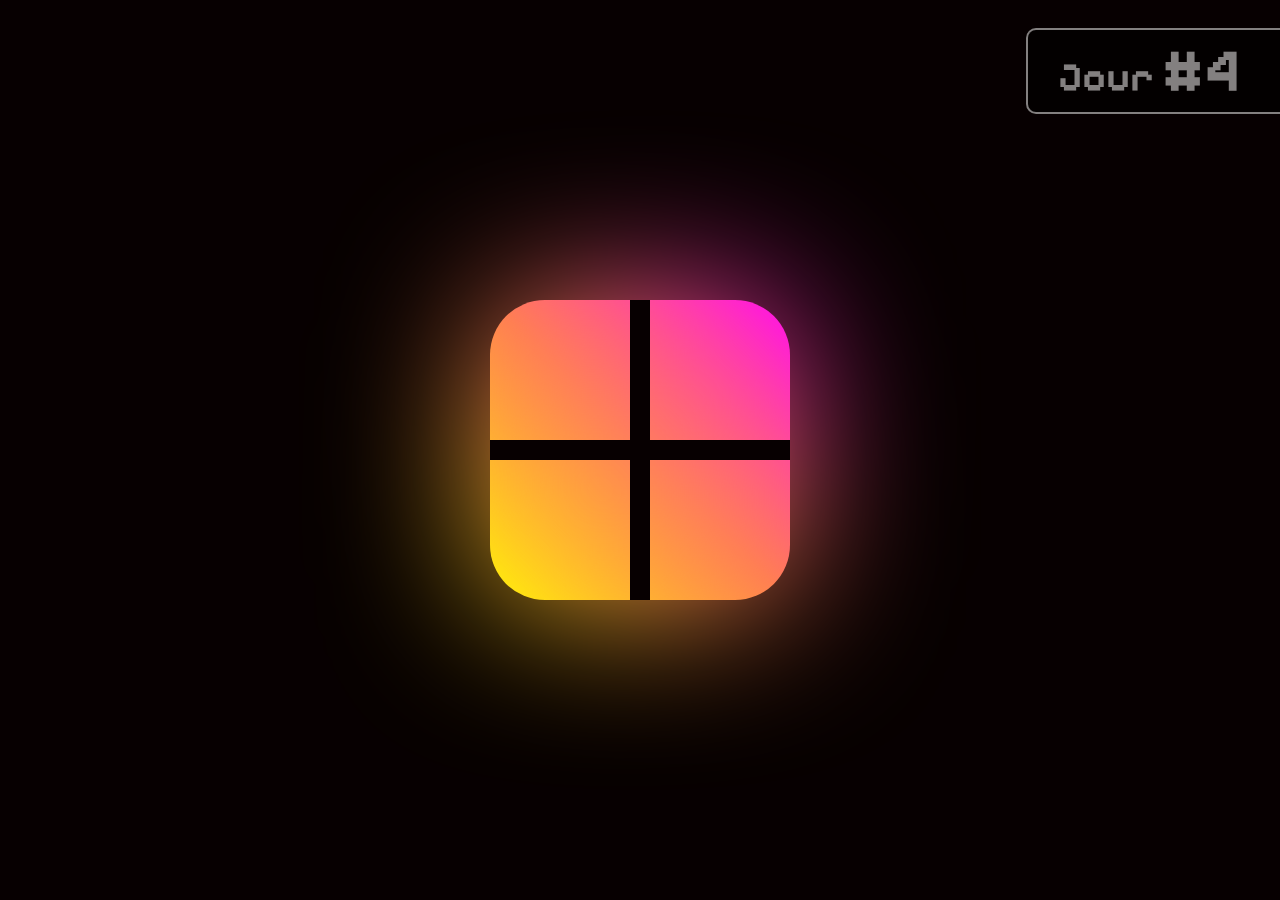
==== index.html @ 85b99e4d "initial commit" ====
<!-- Egsagon - 404 Devinci - 2023 -->
<!DOCTYPE html>
<html>
<head>
    <meta charset="UTF-8">
    <title>Jour #4</title>
    <link rel="stylesheet" href="style.css">
    <link rel="stylesheet" href="snow.css">

    <link rel="stylesheet" href="https://cdnjs.cloudflare.com/ajax/libs/font-awesome/6.4.2/css/all.min.css" integrity="sha512-z3gLpd7yknf1YoNbCzqRKc4qyor8gaKU1qmn+CShxbuBusANI9QpRohGBreCFkKxLhei6S9CQXFEbbKuqLg0DA==" crossorigin="anonymous" referrerpolicy="no-referrer">
    <script src="https://code.jquery.com/jquery-3.7.1.min.js" integrity="sha256-/JqT3SQfawRcv/BIHPThkBvs0OEvtFFmqPF/lYI/Cxo=" crossorigin="anonymous"></script>
</head>
<body>
    <a href="/"><h1><i class="fa-solid fa-angle-left"></i>Jour <span>#4</span></h1></a>

    <div class="discover">
        <div id="present" class="glow">
            <!-- Cadeau a ouvrir -->
            <img id="bk" src="src/bk.svg">
            <div class="rib ribh"></div>
            <div class="rib ribv"></div>
        </div>

        <div id="pres">
            <!-- Mini bio -->

            <div class="glow">
                <img id="logo" src="src/Logo.png">
            </div>
            
            <!-- Mettre les chars speciaux dans des spans (nombres, slashs, etc.) -->
            <h3>DEV<span>/</span>INCI</h3>
            <p>
                Une asso qui a une description aussi courte que ma

                <br>
                Scroll to learn more!
            </p>

            <i class="fa-solid fa-angles-down"></i>
        </div>
    </div>

    <div id="content">
        Alors c'est la que ya une description mais flemme
    </div>

    <div id="snow">
        <!-- C'est de la neige -->
        <div class="snow"></div><div class="snow"></div><div class="snow"></div><div class="snow"></div><div class="snow"></div><div class="snow"></div><div class="snow"></div><div class="snow"></div><div class="snow"></div><div class="snow"></div><div class="snow"></div><div class="snow"></div><div class="snow"></div><div class="snow"></div><div class="snow"></div><div class="snow"></div><div class="snow"></div><div class="snow"></div><div class="snow"></div><div class="snow"></div><div class="snow"></div><div class="snow"></div><div class="snow"></div><div class="snow"></div><div class="snow"></div><div class="snow"></div><div class="snow"></div><div class="snow"></div><div class="snow"></div><div class="snow"></div><div class="snow"></div><div class="snow"></div><div class="snow"></div><div class="snow"></div><div class="snow"></div><div class="snow"></div><div class="snow"></div><div class="snow"></div><div class="snow"></div><div class="snow"></div><div class="snow"></div><div class="snow"></div><div class="snow"></div><div class="snow"></div><div class="snow"></div><div class="snow"></div><div class="snow"></div><div class="snow"></div><div class="snow"></div><div class="snow"></div><div class="snow"></div><div class="snow"></div><div class="snow"></div><div class="snow"></div><div class="snow"></div><div class="snow"></div><div class="snow"></div><div class="snow"></div><div class="snow"></div><div class="snow"></div><div class="snow"></div><div class="snow"></div><div class="snow"></div><div class="snow"></div><div class="snow"></div><div class="snow"></div><div class="snow"></div><div class="snow"></div><div class="snow"></div><div class="snow"></div><div class="snow"></div><div class="snow"></div><div class="snow"></div><div class="snow"></div><div class="snow"></div><div class="snow"></div><div class="snow"></div><div class="snow"></div><div class="snow"></div><div class="snow"></div><div class="snow"></div><div class="snow"></div><div class="snow"></div><div class="snow"></div><div class="snow"></div><div class="snow"></div><div class="snow"></div><div class="snow"></div><div class="snow"></div><div class="snow"></div><div class="snow"></div><div class="snow"></div><div class="snow"></div><div class="snow"></div><div class="snow"></div><div class="snow"></div><div class="snow"></div><div class="snow"></div><div class="snow"></div><div class="snow"></div><div class="snow"></div><div class="snow"></div><div class="snow"></div><div class="snow"></div><div class="snow"></div><div class="snow"></div><div class="snow"></div><div class="snow"></div><div class="snow"></div><div class="snow"></div><div class="snow"></div><div class="snow"></div><div class="snow"></div><div class="snow"></div><div class="snow"></div><div class="snow"></div><div class="snow"></div><div class="snow"></div><div class="snow"></div><div class="snow"></div><div class="snow"></div><div class="snow"></div><div class="snow"></div><div class="snow"></div><div class="snow"></div><div class="snow"></div><div class="snow"></div><div class="snow"></div><div class="snow"></div><div class="snow"></div><div class="snow"></div><div class="snow"></div><div class="snow"></div><div class="snow"></div><div class="snow"></div><div class="snow"></div><div class="snow"></div><div class="snow"></div><div class="snow"></div><div class="snow"></div><div class="snow"></div><div class="snow"></div><div class="snow"></div><div class="snow"></div><div class="snow"></div><div class="snow"></div><div class="snow"></div><div class="snow"></div><div class="snow"></div><div class="snow"></div><div class="snow"></div><div class="snow"></div><div class="snow"></div><div class="snow"></div><div class="snow"></div><div class="snow"></div><div class="snow"></div><div class="snow"></div><div class="snow"></div><div class="snow"></div><div class="snow"></div><div class="snow"></div><div class="snow"></div><div class="snow"></div><div class="snow"></div><div class="snow"></div><div class="snow"></div><div class="snow"></div><div class="snow"></div><div class="snow"></div><div class="snow"></div><div class="snow"></div><div class="snow"></div><div class="snow"></div><div class="snow"></div><div class="snow"></div><div class="snow"></div><div class="snow"></div><div class="snow"></div><div class="snow"></div><div class="snow"></div><div class="snow"></div><div class="snow"></div><div class="snow"></div><div class="snow"></div><div class="snow"></div><div class="snow"></div><div class="snow"></div><div class="snow"></div><div class="snow"></div><div class="snow"></div><div class="snow"></div><div class="snow"></div><div class="snow"></div><div class="snow"></div><div class="snow"></div><div class="snow"></div><div class="snow"></div><div class="snow"></div><div class="snow"></div>
    </div>

    <script src="app.js"></script>
</body>
</html>
---- style.css ----
@import url('https://fonts.googleapis.com/css?family=Poppins|Pixelify Sans');

:root {
    --primary: #ED414E;
    --dim: #070001;
    --black: #000;
    --white: #fff;
}

* {
    color: var(--white);
    font-family: Poppins;
}

body {
    background-color: var(--dim);
    overflow-y: scroll;
}

h1 {
    position: absolute;
    right: 0;
    color: var(--white);
    opacity: .5;
    border: 2px solid var(--white);
    border-right: none;
    font-size: 40px;
    font-family: 'Pixelify Sans';
    background-color: var(--black);
    padding: 5px 30px;
    border-radius: 10px 0 0 10px;
    padding-right: 40px;
    margin-top: 20px;
    user-select: none;
    transition: all ease-in-out .3s;
    z-index: 10;
}

h1 span {
    color: var(--white);
    font-size: 60px;
    font-family: 'Pixelify Sans';
}

h1 i {
    margin: 0;
    padding: 0;
    opacity: 0;
    transition: all ease-in-out .3s;
}

h1:hover i {
    opacity: 1;
    margin-right: 30px;
}

.discover {
    position: absolute;
    top: 0;
    left: 0;
    width: 100%;
    height: 100vh;
    padding: 0;
    margin: 0;
    display: flex;
    flex-direction: column;
    align-items: center;
    justify-content: center;

    overflow: hidden;
}

#present {
    position: absolute;
    width: 300px;
    height: 300px;
    transition: all ease-in-out .3s;
    cursor: pointer;
}

#present:hover {
    scale: 1.1;
}

#present:active {
    scale: 1.2;
}

#present .star {
    position: absolute;
    z-index: 2;
    user-select: none;
}

.rib {
    background-color: var(--dim);
    z-index: 3;
    position: absolute;
    transition: all ease-in-out .3s;
    opacity: 1;
    filter: blur(0px);
}

.ribh {
    width: 300px;
    height: 20px;
    transform: translateY(calc(150px - 50%));
}

.ribv {
    width: 20px;
    height: 300px;
    transform: translateX(calc(150px - 50%));
}

#bk {
    position: absolute;
    transform: translate(calc(150px - 50%), -80%);
    height: 150px;
    user-select: none;

    display: none; /* TEMP */
}

#present.pop {
    transition-duration: .8s;
    scale: 20;
    transform: rotate(360deg);
    opacity: 0;
}

#present.pop .rib {
    background-color: transparent;
    filter: blur(25px);
}

#pres {
    z-index: 9;
    position: absolute;
    bottom: 30px;
    left: 50%;
    transform: translateX(-50%);
    flex-direction: column;
    align-items: center;
    justify-content: center;
    display: none;
    transition: all ease-in-out .35s;
    opacity: 0;
    user-select: none;
}

#pres.opened {
    display: flex;
    opacity: 1;
}

#logo {
    width: 260px;
    border-radius: 20px;
}

#pres .glow {
    position: absolute;
    display: inline;
    padding: 6px;
    padding-bottom: 0;
    border-radius: 20px;
    transform: translateY(-100%);
}

#pres h3 {
    font-size: 50px;
    font-family: 'Pixelify Sans';
    margin-bottom: 0;
}

#pres h3, #pres p {
    background-color: #000000;
    color: #fff !important;
    opacity: .8;
    padding: 10px;
    color: var(--black);
    border-radius: 20px;
    backdrop-filter: blur(10px);
}

#pres i {
    font-size: 30px;
    margin-top: 14px;
    padding: 10px 12px;
    border-radius: 50%;
    cursor: pointer;
    transition: all ease-in-out .3s;
}

#pres i:hover {
    background-color: var(--white);
    color: var(--black);
}

#content {
    position: absolute;
    top: 100vh;
    left: 0;
    height: 100vh;
    width: 100%;
    display: none;
    padding: 0;
    margin: 0;
}

#pres h3 span {
    color: var(--primary);
}


.glow::before,
.glow::after {
    content: '';
    position: absolute;
    left: 0;
    top: 0;
    background: linear-gradient(45deg, yellow, coral, magenta, hotpink,
                                       purple, orange, skyblue);
    background-size: 500%;
    width: calc(100%);
    height: calc(100%);
    z-index: -1;
    animation: animate 18s linear infinite;
    border-radius: 55px;
}

@keyframes animate {
    0%, 100% { background-position: 0 0; }
    50%  { background-position: 400% 0; }
}

.glow::after {
    filter: blur(80px);
    opacity: 1;
}

#snow {
    overflow: hidden;
    width: 100%;
    height: 100vh;
    position: fixed;
    margin: 0;
    padding: 0;
    z-index: -10;
}

.snow {
    position: absolute;
    width: 10px;
    height: 10px;
    background-color: white;
    border-radius: 50%;
}


@media (max-width: 700px) or (max-height: 700px) {
    body > a {
        display: none;
    }
}
---- snow.css ----
/*
    Compiled SCSS borrowed from alphardex (codepen.io)
*/

.snow:first-child{opacity:.9237;transform:translate(10.8368vw,-10px) scale(.1447);animation:22s linear -2s infinite fall-1}@keyframes fall-1{76.101%{transform:translate(11.2819vw,76.101vh) scale(.1447)}to{transform:translate(11.05935vw,100vh) scale(.1447)}}.snow:nth-child(2){opacity:.5864;transform:translate(85.0563vw,-10px) scale(.4828);animation:25s linear -30s infinite fall-2}@keyframes fall-2{70.703%{transform:translate(84.2507vw,70.703vh) scale(.4828)}to{transform:translate(84.6535vw,100vh) scale(.4828)}}.snow:nth-child(3){opacity:.6175;transform:translate(81.7758vw,-10px) scale(.5429);animation:19s linear -10s infinite fall-3}@keyframes fall-3{37.496%{transform:translate(91.1092vw,37.496vh) scale(.5429)}to{transform:translate(86.4425vw,100vh) scale(.5429)}}.snow:nth-child(4){opacity:.947;transform:translate(65.2501vw,-10px) scale(.5679);animation:18s linear -3s infinite fall-4}@keyframes fall-4{43.523%{transform:translate(67.3683vw,43.523vh) scale(.5679)}to{transform:translate(66.3092vw,100vh) scale(.5679)}}.snow:nth-child(5){opacity:.207;transform:translate(72.6943vw,-10px) scale(.1144);animation:24s linear -6s infinite fall-5}@keyframes fall-5{56.306%{transform:translate(65.1326vw,56.306vh) scale(.1144)}to{transform:translate(68.91345vw,100vh) scale(.1144)}}.snow:nth-child(6){opacity:.5183;transform:translate(31.7784vw,-10px) scale(.6654);animation:20s linear -24s infinite fall-6}@keyframes fall-6{78.108%{transform:translate(29.0693vw,78.108vh) scale(.6654)}to{transform:translate(30.42385vw,100vh) scale(.6654)}}.snow:nth-child(7){opacity:.3886;transform:translate(41.8675vw,-10px) scale(.1606);animation:24s linear -23s infinite fall-7}@keyframes fall-7{52.177%{transform:translate(36.6267vw,52.177vh) scale(.1606)}to{transform:translate(39.2471vw,100vh) scale(.1606)}}.snow:nth-child(8){opacity:.4217;transform:translate(45.2386vw,-10px) scale(.8958);animation:10s linear -26s infinite fall-8}@keyframes fall-8{42.92%{transform:translate(52.512vw,42.92vh) scale(.8958)}to{transform:translate(48.8753vw,100vh) scale(.8958)}}.snow:nth-child(9){opacity:.1124;transform:translate(90.2108vw,-10px) scale(.917);animation:17s linear -7s infinite fall-9}@keyframes fall-9{78.329%{transform:translate(87.7691vw,78.329vh) scale(.917)}to{transform:translate(88.98995vw,100vh) scale(.917)}}.snow:nth-child(10){opacity:.4118;transform:translate(92.1067vw,-10px) scale(.1172);animation:24s linear -14s infinite fall-10}@keyframes fall-10{79.213%{transform:translate(101.2533vw,79.213vh) scale(.1172)}to{transform:translate(96.68vw,100vh) scale(.1172)}}.snow:nth-child(11){opacity:.8421;transform:translate(46.5468vw,-10px) scale(.8873);animation:22s linear -20s infinite fall-11}@keyframes fall-11{56.933%{transform:translate(44.2498vw,56.933vh) scale(.8873)}to{transform:translate(45.3983vw,100vh) scale(.8873)}}.snow:nth-child(12){opacity:.0324;transform:translate(25.7202vw,-10px) scale(.2432);animation:24s linear -25s infinite fall-12}@keyframes fall-12{48.084%{transform:translate(23.3074vw,48.084vh) scale(.2432)}to{transform:translate(24.5138vw,100vh) scale(.2432)}}.snow:nth-child(13){opacity:.2504;transform:translate(78.3738vw,-10px) scale(.4762);animation:18s linear -13s infinite fall-13}@keyframes fall-13{43.135%{transform:translate(85.7935vw,43.135vh) scale(.4762)}to{transform:translate(82.08365vw,100vh) scale(.4762)}}.snow:nth-child(14){opacity:.9272;transform:translate(39.4908vw,-10px) scale(.2863);animation:29s linear -3s infinite fall-14}@keyframes fall-14{59.214%{transform:translate(37.8661vw,59.214vh) scale(.2863)}to{transform:translate(38.67845vw,100vh) scale(.2863)}}.snow:nth-child(15){opacity:.373;transform:translate(46.2161vw,-10px) scale(.0794);animation:29s linear -13s infinite fall-15}@keyframes fall-15{53.24%{transform:translate(37.2278vw,53.24vh) scale(.0794)}to{transform:translate(41.72195vw,100vh) scale(.0794)}}.snow:nth-child(16){opacity:.7486;transform:translate(97.2006vw,-10px) scale(.6778);animation:12s linear -24s infinite fall-16}@keyframes fall-16{75.838%{transform:translate(95.3701vw,75.838vh) scale(.6778)}to{transform:translate(96.28535vw,100vh) scale(.6778)}}.snow:nth-child(17){opacity:.0485;transform:translate(85.437vw,-10px) scale(.7821);animation:25s linear -18s infinite fall-17}@keyframes fall-17{70.516%{transform:translate(89.501vw,70.516vh) scale(.7821)}to{transform:translate(87.469vw,100vh) scale(.7821)}}.snow:nth-child(18){opacity:.8799;transform:translate(73.5954vw,-10px) scale(.3841);animation:14s linear -21s infinite fall-18}@keyframes fall-18{50.339%{transform:translate(72.8214vw,50.339vh) scale(.3841)}to{transform:translate(73.2084vw,100vh) scale(.3841)}}.snow:nth-child(19){opacity:.5046;transform:translate(96.3699vw,-10px) scale(.8423);animation:18s linear -16s infinite fall-19}@keyframes fall-19{51.711%{transform:translate(99.5597vw,51.711vh) scale(.8423)}to{transform:translate(97.9648vw,100vh) scale(.8423)}}.snow:nth-child(20){opacity:.5596;transform:translate(58.6293vw,-10px) scale(.2651);animation:15s linear -19s infinite fall-20}@keyframes fall-20{72.652%{transform:translate(57.2987vw,72.652vh) scale(.2651)}to{transform:translate(57.964vw,100vh) scale(.2651)}}.snow:nth-child(21){opacity:.1806;transform:translate(42.2117vw,-10px) scale(.4921);animation:10s linear -28s infinite fall-21}@keyframes fall-21{52.81%{transform:translate(40.8949vw,52.81vh) scale(.4921)}to{transform:translate(41.5533vw,100vh) scale(.4921)}}.snow:nth-child(22){opacity:.5221;transform:translate(77.9883vw,-10px) scale(.9839);animation:22s linear -7s infinite fall-22}@keyframes fall-22{58.051%{transform:translate(83.3409vw,58.051vh) scale(.9839)}to{transform:translate(80.6646vw,100vh) scale(.9839)}}.snow:nth-child(23){opacity:.2389;transform:translate(38.4436vw,-10px) scale(.3788);animation:16s linear -1s infinite fall-23}@keyframes fall-23{58.755%{transform:translate(45.3987vw,58.755vh) scale(.3788)}to{transform:translate(41.92115vw,100vh) scale(.3788)}}.snow:nth-child(24){opacity:.0092;transform:translate(26.2453vw,-10px) scale(.6001);animation:12s linear -14s infinite fall-24}@keyframes fall-24{62.295%{transform:translate(20.772vw,62.295vh) scale(.6001)}to{transform:translate(23.50865vw,100vh) scale(.6001)}}.snow:nth-child(25){opacity:.6686;transform:translate(50.9032vw,-10px) scale(.7955);animation:30s linear -16s infinite fall-25}@keyframes fall-25{38.233%{transform:translate(47.6467vw,38.233vh) scale(.7955)}to{transform:translate(49.27495vw,100vh) scale(.7955)}}.snow:nth-child(26){opacity:.8204;transform:translate(20.9172vw,-10px) scale(.6348);animation:11s linear -27s infinite fall-26}@keyframes fall-26{65.954%{transform:translate(19.0163vw,65.954vh) scale(.6348)}to{transform:translate(19.96675vw,100vh) scale(.6348)}}.snow:nth-child(27){opacity:.8082;transform:translate(92.6122vw,-10px) scale(.2195);animation:27s linear -17s infinite fall-27}@keyframes fall-27{43.958%{transform:translate(97.8868vw,43.958vh) scale(.2195)}to{transform:translate(95.2495vw,100vh) scale(.2195)}}.snow:nth-child(28){opacity:.3979;transform:translate(86.2604vw,-10px) scale(.9307);animation:12s linear -4s infinite fall-28}@keyframes fall-28{47.857%{transform:translate(77.1223vw,47.857vh) scale(.9307)}to{transform:translate(81.69135vw,100vh) scale(.9307)}}.snow:nth-child(29){opacity:.2294;transform:translate(28.2575vw,-10px) scale(.6038);animation:16s linear -17s infinite fall-29}@keyframes fall-29{54.104%{transform:translate(18.6244vw,54.104vh) scale(.6038)}to{transform:translate(23.44095vw,100vh) scale(.6038)}}.snow:nth-child(30){opacity:.6417;transform:translate(97.7229vw,-10px) scale(.5858);animation:10s linear -21s infinite fall-30}@keyframes fall-30{40.898%{transform:translate(96.2784vw,40.898vh) scale(.5858)}to{transform:translate(97.00065vw,100vh) scale(.5858)}}.snow:nth-child(31){opacity:.4467;transform:translate(76.8504vw,-10px) scale(.5203);animation:21s linear -3s infinite fall-31}@keyframes fall-31{43.127%{transform:translate(85.6915vw,43.127vh) scale(.5203)}to{transform:translate(81.27095vw,100vh) scale(.5203)}}.snow:nth-child(32){opacity:.3908;transform:translate(96.1042vw,-10px) scale(.1822);animation:29s linear -1s infinite fall-32}@keyframes fall-32{48.813%{transform:translate(92.9805vw,48.813vh) scale(.1822)}to{transform:translate(94.54235vw,100vh) scale(.1822)}}.snow:nth-child(33){opacity:.317;transform:translate(22.1041vw,-10px) scale(.9504);animation:20s linear -10s infinite fall-33}@keyframes fall-33{42.98%{transform:translate(19.662vw,42.98vh) scale(.9504)}to{transform:translate(20.88305vw,100vh) scale(.9504)}}.snow:nth-child(34){opacity:.0185;transform:translate(1.2084vw,-10px) scale(.4696);animation:19s linear -6s infinite fall-34}@keyframes fall-34{31.088%{transform:translate(-6.2718vw,31.088vh) scale(.4696)}to{transform:translate(-2.5317vw,100vh) scale(.4696)}}.snow:nth-child(35){opacity:.5198;transform:translate(19.0838vw,-10px) scale(.9413);animation:20s linear -24s infinite fall-35}@keyframes fall-35{36.614%{transform:translate(14.3841vw,36.614vh) scale(.9413)}to{transform:translate(16.73395vw,100vh) scale(.9413)}}.snow:nth-child(36){opacity:.1321;transform:translate(30.4521vw,-10px) scale(.4862);animation:23s linear -11s infinite fall-36}@keyframes fall-36{67.064%{transform:translate(27.3077vw,67.064vh) scale(.4862)}to{transform:translate(28.8799vw,100vh) scale(.4862)}}.snow:nth-child(37){opacity:.985;transform:translate(37.0361vw,-10px) scale(.738);animation:15s linear -1s infinite fall-37}@keyframes fall-37{36.402%{transform:translate(33.83vw,36.402vh) scale(.738)}to{transform:translate(35.43305vw,100vh) scale(.738)}}.snow:nth-child(38){opacity:.3997;transform:translate(81.3024vw,-10px) scale(.2278);animation:18s linear -20s infinite fall-38}@keyframes fall-38{32.394%{transform:translate(85.6908vw,32.394vh) scale(.2278)}to{transform:translate(83.4966vw,100vh) scale(.2278)}}.snow:nth-child(39){opacity:.2416;transform:translate(82.5989vw,-10px) scale(.5907);animation:16s linear -11s infinite fall-39}@keyframes fall-39{71.105%{transform:translate(86.707vw,71.105vh) scale(.5907)}to{transform:translate(84.65295vw,100vh) scale(.5907)}}.snow:nth-child(40){opacity:.9256;transform:translate(43.8084vw,-10px) scale(.8009);animation:18s linear -9s infinite fall-40}@keyframes fall-40{76.602%{transform:translate(53.2936vw,76.602vh) scale(.8009)}to{transform:translate(48.551vw,100vh) scale(.8009)}}.snow:nth-child(41){opacity:.8289;transform:translate(59.3108vw,-10px) scale(.6124);animation:23s linear -14s infinite fall-41}@keyframes fall-41{61.326%{transform:translate(66.3758vw,61.326vh) scale(.6124)}to{transform:translate(62.8433vw,100vh) scale(.6124)}}.snow:nth-child(42){opacity:.1598;transform:translate(95.0935vw,-10px) scale(.5437);animation:16s linear -4s infinite fall-42}@keyframes fall-42{43.121%{transform:translate(92.7832vw,43.121vh) scale(.5437)}to{transform:translate(93.93835vw,100vh) scale(.5437)}}.snow:nth-child(43){opacity:.9445;transform:translate(62.2771vw,-10px) scale(.1913);animation:28s linear -3s infinite fall-43}@keyframes fall-43{42.251%{transform:translate(60.4364vw,42.251vh) scale(.1913)}to{transform:translate(61.35675vw,100vh) scale(.1913)}}.snow:nth-child(44){opacity:.3046;transform:translate(91.4333vw,-10px) scale(.4489);animation:27s linear -11s infinite fall-44}@keyframes fall-44{40.51%{transform:translate(97.4779vw,40.51vh) scale(.4489)}to{transform:translate(94.4556vw,100vh) scale(.4489)}}.snow:nth-child(45){opacity:.2107;transform:translate(4.2339vw,-10px) scale(.1013);animation:27s linear -4s infinite fall-45}@keyframes fall-45{43.767%{transform:translate(5.5252vw,43.767vh) scale(.1013)}to{transform:translate(4.87955vw,100vh) scale(.1013)}}.snow:nth-child(46){opacity:.506;transform:translate(53.7182vw,-10px) scale(.1476);animation:20s linear -2s infinite fall-46}@keyframes fall-46{73.232%{transform:translate(46.6951vw,73.232vh) scale(.1476)}to{transform:translate(50.20665vw,100vh) scale(.1476)}}.snow:nth-child(47){opacity:.6953;transform:translate(1.6512vw,-10px) scale(.1057);animation:10s linear -27s infinite fall-47}@keyframes fall-47{73.031%{transform:translate(11.1218vw,73.031vh) scale(.1057)}to{transform:translate(6.3865vw,100vh) scale(.1057)}}.snow:nth-child(48){opacity:.3253;transform:translate(15.2011vw,-10px) scale(.3274);animation:13s linear -10s infinite fall-48}@keyframes fall-48{42.331%{transform:translate(17.5958vw,42.331vh) scale(.3274)}to{transform:translate(16.39845vw,100vh) scale(.3274)}}.snow:nth-child(49){opacity:.4381;transform:translate(30.3304vw,-10px) scale(.6624);animation:13s linear -29s infinite fall-49}@keyframes fall-49{39.168%{transform:translate(23.635vw,39.168vh) scale(.6624)}to{transform:translate(26.9827vw,100vh) scale(.6624)}}.snow:nth-child(50){opacity:.7269;transform:translate(96.8538vw,-10px) scale(.5553);animation:10s linear -12s infinite fall-50}@keyframes fall-50{34.024%{transform:translate(101.4595vw,34.024vh) scale(.5553)}to{transform:translate(99.15665vw,100vh) scale(.5553)}}.snow:nth-child(51){opacity:.6471;transform:translate(67.1817vw,-10px) scale(.1784);animation:26s linear -6s infinite fall-51}@keyframes fall-51{36.552%{transform:translate(72.1958vw,36.552vh) scale(.1784)}to{transform:translate(69.68875vw,100vh) scale(.1784)}}.snow:nth-child(52){opacity:.0267;transform:translate(41.8957vw,-10px) scale(.5538);animation:29s linear -30s infinite fall-52}@keyframes fall-52{72.969%{transform:translate(34.793vw,72.969vh) scale(.5538)}to{transform:translate(38.34435vw,100vh) scale(.5538)}}.snow:nth-child(53){opacity:.0556;transform:translate(56.3349vw,-10px) scale(.5359);animation:19s linear -5s infinite fall-53}@keyframes fall-53{60.928%{transform:translate(65.0968vw,60.928vh) scale(.5359)}to{transform:translate(60.71585vw,100vh) scale(.5359)}}.snow:nth-child(54){opacity:.0237;transform:translate(65.5902vw,-10px) scale(.3549);animation:23s linear -6s infinite fall-54}@keyframes fall-54{46.078%{transform:translate(65.5499vw,46.078vh) scale(.3549)}to{transform:translate(65.57005vw,100vh) scale(.3549)}}.snow:nth-child(55){opacity:.0343;transform:translate(11.4701vw,-10px) scale(.6169);animation:28s linear -13s infinite fall-55}@keyframes fall-55{58.827%{transform:translate(6.8121vw,58.827vh) scale(.6169)}to{transform:translate(9.1411vw,100vh) scale(.6169)}}.snow:nth-child(56){opacity:.4215;transform:translate(61.9362vw,-10px) scale(.9602);animation:22s linear -28s infinite fall-56}@keyframes fall-56{41.783%{transform:translate(66.4825vw,41.783vh) scale(.9602)}to{transform:translate(64.20935vw,100vh) scale(.9602)}}.snow:nth-child(57){opacity:.7366;transform:translate(16.8283vw,-10px) scale(.6077);animation:24s linear -20s infinite fall-57}@keyframes fall-57{76.754%{transform:translate(8.0561vw,76.754vh) scale(.6077)}to{transform:translate(12.4422vw,100vh) scale(.6077)}}.snow:nth-child(58){opacity:.4507;transform:translate(56.5341vw,-10px) scale(.7844);animation:20s linear -11s infinite fall-58}@keyframes fall-58{61.755%{transform:translate(64.9062vw,61.755vh) scale(.7844)}to{transform:translate(60.72015vw,100vh) scale(.7844)}}.snow:nth-child(59){opacity:.7678;transform:translate(46.0183vw,-10px) scale(.0795);animation:16s linear -20s infinite fall-59}@keyframes fall-59{52.418%{transform:translate(55.8928vw,52.418vh) scale(.0795)}to{transform:translate(50.95555vw,100vh) scale(.0795)}}.snow:nth-child(60){opacity:.1734;transform:translate(52.0891vw,-10px) scale(.2099);animation:26s linear -5s infinite fall-60}@keyframes fall-60{54.723%{transform:translate(61.8926vw,54.723vh) scale(.2099)}to{transform:translate(56.99085vw,100vh) scale(.2099)}}.snow:nth-child(61){opacity:.7464;transform:translate(49.0028vw,-10px) scale(.0115);animation:27s linear -16s infinite fall-61}@keyframes fall-61{52.898%{transform:translate(41.1956vw,52.898vh) scale(.0115)}to{transform:translate(45.0992vw,100vh) scale(.0115)}}.snow:nth-child(62){opacity:.678;transform:translate(86.902vw,-10px) scale(.6968);animation:20s linear -18s infinite fall-62}@keyframes fall-62{49.719%{transform:translate(92.6592vw,49.719vh) scale(.6968)}to{transform:translate(89.7806vw,100vh) scale(.6968)}}.snow:nth-child(63){opacity:.6904;transform:translate(31.6911vw,-10px) scale(.3456);animation:19s linear -15s infinite fall-63}@keyframes fall-63{68.174%{transform:translate(32.1224vw,68.174vh) scale(.3456)}to{transform:translate(31.90675vw,100vh) scale(.3456)}}.snow:nth-child(64){opacity:.8126;transform:translate(52.2836vw,-10px) scale(.2735);animation:28s linear -8s infinite fall-64}@keyframes fall-64{32.241%{transform:translate(50.9509vw,32.241vh) scale(.2735)}to{transform:translate(51.61725vw,100vh) scale(.2735)}}.snow:nth-child(65){opacity:.1481;transform:translate(48.3161vw,-10px) scale(.0226);animation:21s linear -30s infinite fall-65}@keyframes fall-65{57.899%{transform:translate(50.7796vw,57.899vh) scale(.0226)}to{transform:translate(49.54785vw,100vh) scale(.0226)}}.snow:nth-child(66){opacity:.9752;transform:translate(53.3068vw,-10px) scale(.5311);animation:29s linear -29s infinite fall-66}@keyframes fall-66{76.131%{transform:translate(51.2609vw,76.131vh) scale(.5311)}to{transform:translate(52.28385vw,100vh) scale(.5311)}}.snow:nth-child(67){opacity:.3554;transform:translate(21.6753vw,-10px) scale(.793);animation:11s linear -5s infinite fall-67}@keyframes fall-67{37.744%{transform:translate(13.8715vw,37.744vh) scale(.793)}to{transform:translate(17.7734vw,100vh) scale(.793)}}.snow:nth-child(68){opacity:.9291;transform:translate(35.607vw,-10px) scale(.2976);animation:12s linear -28s infinite fall-68}@keyframes fall-68{67.902%{transform:translate(45.169vw,67.902vh) scale(.2976)}to{transform:translate(40.388vw,100vh) scale(.2976)}}.snow:nth-child(69){opacity:.5402;transform:translate(27.1791vw,-10px) scale(.2578);animation:12s linear -29s infinite fall-69}@keyframes fall-69{43.335%{transform:translate(33.1923vw,43.335vh) scale(.2578)}to{transform:translate(30.1857vw,100vh) scale(.2578)}}.snow:nth-child(70){opacity:.0458;transform:translate(41.924vw,-10px) scale(.4111);animation:10s linear -9s infinite fall-70}@keyframes fall-70{46.234%{transform:translate(39.7779vw,46.234vh) scale(.4111)}to{transform:translate(40.85095vw,100vh) scale(.4111)}}.snow:nth-child(71){opacity:.4428;transform:translate(79.3611vw,-10px) scale(.7912);animation:22s linear -3s infinite fall-71}@keyframes fall-71{74.084%{transform:translate(72.81vw,74.084vh) scale(.7912)}to{transform:translate(76.08555vw,100vh) scale(.7912)}}.snow:nth-child(72){opacity:.6934;transform:translate(44.9201vw,-10px) scale(.9185);animation:25s linear -24s infinite fall-72}@keyframes fall-72{40.776%{transform:translate(38.2615vw,40.776vh) scale(.9185)}to{transform:translate(41.5908vw,100vh) scale(.9185)}}.snow:nth-child(73){opacity:.5899;transform:translate(91.3721vw,-10px) scale(.698);animation:18s linear -1s infinite fall-73}@keyframes fall-73{60.715%{transform:translate(85.5872vw,60.715vh) scale(.698)}to{transform:translate(88.47965vw,100vh) scale(.698)}}.snow:nth-child(74){opacity:.6548;transform:translate(9.7215vw,-10px) scale(.7448);animation:30s linear -12s infinite fall-74}@keyframes fall-74{44.139%{transform:translate(19.264vw,44.139vh) scale(.7448)}to{transform:translate(14.49275vw,100vh) scale(.7448)}}.snow:nth-child(75){opacity:.5278;transform:translate(41.0249vw,-10px) scale(.9779);animation:13s linear -6s infinite fall-75}@keyframes fall-75{63.965%{transform:translate(45.5647vw,63.965vh) scale(.9779)}to{transform:translate(43.2948vw,100vh) scale(.9779)}}.snow:nth-child(76){opacity:.9815;transform:translate(89.8516vw,-10px) scale(.8034);animation:15s linear -17s infinite fall-76}@keyframes fall-76{63.857%{transform:translate(81.9135vw,63.857vh) scale(.8034)}to{transform:translate(85.88255vw,100vh) scale(.8034)}}.snow:nth-child(77){opacity:.5713;transform:translate(47.6106vw,-10px) scale(.8526);animation:15s linear -30s infinite fall-77}@keyframes fall-77{36.115%{transform:translate(57.5913vw,36.115vh) scale(.8526)}to{transform:translate(52.60095vw,100vh) scale(.8526)}}.snow:nth-child(78){opacity:.0417;transform:translate(35.1472vw,-10px) scale(.6175);animation:20s linear -2s infinite fall-78}@keyframes fall-78{44.419%{transform:translate(42.7202vw,44.419vh) scale(.6175)}to{transform:translate(38.9337vw,100vh) scale(.6175)}}.snow:nth-child(79){opacity:.1367;transform:translate(46.5981vw,-10px) scale(.6838);animation:21s linear -7s infinite fall-79}@keyframes fall-79{32.378%{transform:translate(41.6139vw,32.378vh) scale(.6838)}to{transform:translate(44.106vw,100vh) scale(.6838)}}.snow:nth-child(80){opacity:.7929;transform:translate(45.3898vw,-10px) scale(.6751);animation:23s linear -29s infinite fall-80}@keyframes fall-80{36.168%{transform:translate(52.456vw,36.168vh) scale(.6751)}to{transform:translate(48.9229vw,100vh) scale(.6751)}}.snow:nth-child(81){opacity:.1959;transform:translate(25.5723vw,-10px) scale(.1393);animation:30s linear -14s infinite fall-81}@keyframes fall-81{65.483%{transform:translate(25.156vw,65.483vh) scale(.1393)}to{transform:translate(25.36415vw,100vh) scale(.1393)}}.snow:nth-child(82){opacity:.0343;transform:translate(11.7896vw,-10px) scale(.9952);animation:22s linear -8s infinite fall-82}@keyframes fall-82{79.742%{transform:translate(4.9021vw,79.742vh) scale(.9952)}to{transform:translate(8.34585vw,100vh) scale(.9952)}}.snow:nth-child(83){opacity:.4786;transform:translate(9.6614vw,-10px) scale(.2373);animation:30s linear -21s infinite fall-83}@keyframes fall-83{46.642%{transform:translate(1.0041vw,46.642vh) scale(.2373)}to{transform:translate(5.33275vw,100vh) scale(.2373)}}.snow:nth-child(84){opacity:.7556;transform:translate(6.3538vw,-10px) scale(.7984);animation:25s linear -6s infinite fall-84}@keyframes fall-84{62.226%{transform:translate(10.0448vw,62.226vh) scale(.7984)}to{transform:translate(8.1993vw,100vh) scale(.7984)}}.snow:nth-child(85){opacity:.227;transform:translate(49.9263vw,-10px) scale(.3556);animation:12s linear -30s infinite fall-85}@keyframes fall-85{41.357%{transform:translate(58.0918vw,41.357vh) scale(.3556)}to{transform:translate(54.00905vw,100vh) scale(.3556)}}.snow:nth-child(86){opacity:.9919;transform:translate(81.8867vw,-10px) scale(.0953);animation:27s linear -13s infinite fall-86}@keyframes fall-86{74.171%{transform:translate(77.9874vw,74.171vh) scale(.0953)}to{transform:translate(79.93705vw,100vh) scale(.0953)}}.snow:nth-child(87){opacity:.1457;transform:translate(99.9581vw,-10px) scale(.1294);animation:30s linear -24s infinite fall-87}@keyframes fall-87{37.212%{transform:translate(98.1612vw,37.212vh) scale(.1294)}to{transform:translate(99.05965vw,100vh) scale(.1294)}}.snow:nth-child(88){opacity:.9478;transform:translate(95.8301vw,-10px) scale(.2747);animation:29s linear -27s infinite fall-88}@keyframes fall-88{73.814%{transform:translate(99.8562vw,73.814vh) scale(.2747)}to{transform:translate(97.84315vw,100vh) scale(.2747)}}.snow:nth-child(89){opacity:.0229;transform:translate(17.7275vw,-10px) scale(.1456);animation:28s linear -24s infinite fall-89}@keyframes fall-89{72.718%{transform:translate(13.948vw,72.718vh) scale(.1456)}to{transform:translate(15.83775vw,100vh) scale(.1456)}}.snow:nth-child(90){opacity:.3172;transform:translate(92.2748vw,-10px) scale(.2594);animation:19s linear -1s infinite fall-90}@keyframes fall-90{36.586%{transform:translate(87.8526vw,36.586vh) scale(.2594)}to{transform:translate(90.0637vw,100vh) scale(.2594)}}.snow:nth-child(91){opacity:.7797;transform:translate(21.5793vw,-10px) scale(.541);animation:27s linear -2s infinite fall-91}@keyframes fall-91{48.017%{transform:translate(22.7914vw,48.017vh) scale(.541)}to{transform:translate(22.18535vw,100vh) scale(.541)}}.snow:nth-child(92){opacity:.867;transform:translate(51.9886vw,-10px) scale(.8801);animation:25s linear -20s infinite fall-92}@keyframes fall-92{50.689%{transform:translate(43.2417vw,50.689vh) scale(.8801)}to{transform:translate(47.61515vw,100vh) scale(.8801)}}.snow:nth-child(93){opacity:.2173;transform:translate(64.1546vw,-10px) scale(.3211);animation:29s linear -16s infinite fall-93}@keyframes fall-93{37.662%{transform:translate(68.1832vw,37.662vh) scale(.3211)}to{transform:translate(66.1689vw,100vh) scale(.3211)}}.snow:nth-child(94){opacity:.9593;transform:translate(6.467vw,-10px) scale(.9048);animation:25s linear -1s infinite fall-94}@keyframes fall-94{73.484%{transform:translate(6.4101vw,73.484vh) scale(.9048)}to{transform:translate(6.43855vw,100vh) scale(.9048)}}.snow:nth-child(95){opacity:.1218;transform:translate(79.6237vw,-10px) scale(.6497);animation:29s linear -1s infinite fall-95}@keyframes fall-95{47.27%{transform:translate(75.6895vw,47.27vh) scale(.6497)}to{transform:translate(77.6566vw,100vh) scale(.6497)}}.snow:nth-child(96){opacity:.6931;transform:translate(35.4086vw,-10px) scale(.0708);animation:23s linear -9s infinite fall-96}@keyframes fall-96{65.587%{transform:translate(30.4531vw,65.587vh) scale(.0708)}to{transform:translate(32.93085vw,100vh) scale(.0708)}}.snow:nth-child(97){opacity:.9624;transform:translate(54.4392vw,-10px) scale(.0671);animation:11s linear -18s infinite fall-97}@keyframes fall-97{52.389%{transform:translate(58.6221vw,52.389vh) scale(.0671)}to{transform:translate(56.53065vw,100vh) scale(.0671)}}.snow:nth-child(98){opacity:.9743;transform:translate(5.087vw,-10px) scale(.651);animation:16s linear -27s infinite fall-98}@keyframes fall-98{76.918%{transform:translate(4.8175vw,76.918vh) scale(.651)}to{transform:translate(4.95225vw,100vh) scale(.651)}}.snow:nth-child(99){opacity:.8618;transform:translate(64.3117vw,-10px) scale(.0991);animation:11s linear -3s infinite fall-99}@keyframes fall-99{69.74%{transform:translate(58.6983vw,69.74vh) scale(.0991)}to{transform:translate(61.505vw,100vh) scale(.0991)}}.snow:nth-child(100){opacity:.3595;transform:translate(37.824vw,-10px) scale(.2183);animation:14s linear -3s infinite fall-100}@keyframes fall-100{64.974%{transform:translate(36.6131vw,64.974vh) scale(.2183)}to{transform:translate(37.21855vw,100vh) scale(.2183)}}.snow:nth-child(101){opacity:.5594;transform:translate(74.3981vw,-10px) scale(.1521);animation:19s linear -3s infinite fall-101}@keyframes fall-101{71.329%{transform:translate(75.0339vw,71.329vh) scale(.1521)}to{transform:translate(74.716vw,100vh) scale(.1521)}}.snow:nth-child(102){opacity:.6801;transform:translate(28.1602vw,-10px) scale(.767);animation:22s linear -21s infinite fall-102}@keyframes fall-102{72.117%{transform:translate(33.1869vw,72.117vh) scale(.767)}to{transform:translate(30.67355vw,100vh) scale(.767)}}.snow:nth-child(103){opacity:.2589;transform:translate(45.0899vw,-10px) scale(.1568);animation:27s linear -15s infinite fall-103}@keyframes fall-103{49.279%{transform:translate(45.9647vw,49.279vh) scale(.1568)}to{transform:translate(45.5273vw,100vh) scale(.1568)}}.snow:nth-child(104){opacity:.0049;transform:translate(34.5081vw,-10px) scale(.6812);animation:19s linear -17s infinite fall-104}@keyframes fall-104{79.677%{transform:translate(36.3187vw,79.677vh) scale(.6812)}to{transform:translate(35.4134vw,100vh) scale(.6812)}}.snow:nth-child(105){opacity:.9188;transform:translate(5.2762vw,-10px) scale(.0407);animation:12s linear -12s infinite fall-105}@keyframes fall-105{52%{transform:translate(1.14vw,52vh) scale(.0407)}to{transform:translate(3.2081vw,100vh) scale(.0407)}}.snow:nth-child(106){opacity:.6371;transform:translate(31.4673vw,-10px) scale(.1806);animation:17s linear -11s infinite fall-106}@keyframes fall-106{72.021%{transform:translate(30.5201vw,72.021vh) scale(.1806)}to{transform:translate(30.9937vw,100vh) scale(.1806)}}.snow:nth-child(107){opacity:.5529;transform:translate(52.1703vw,-10px) scale(.2766);animation:23s linear -7s infinite fall-107}@keyframes fall-107{68.967%{transform:translate(47.2885vw,68.967vh) scale(.2766)}to{transform:translate(49.7294vw,100vh) scale(.2766)}}.snow:nth-child(108){opacity:.6497;transform:translate(51.6173vw,-10px) scale(.2185);animation:20s linear -11s infinite fall-108}@keyframes fall-108{74.64%{transform:translate(56.1378vw,74.64vh) scale(.2185)}to{transform:translate(53.87755vw,100vh) scale(.2185)}}.snow:nth-child(109){opacity:.4082;transform:translate(50.6422vw,-10px) scale(.3376);animation:19s linear -29s infinite fall-109}@keyframes fall-109{76.371%{transform:translate(45.8941vw,76.371vh) scale(.3376)}to{transform:translate(48.26815vw,100vh) scale(.3376)}}.snow:nth-child(110){opacity:.5451;transform:translate(88.1085vw,-10px) scale(.517);animation:30s linear -10s infinite fall-110}@keyframes fall-110{70.048%{transform:translate(93.1347vw,70.048vh) scale(.517)}to{transform:translate(90.6216vw,100vh) scale(.517)}}.snow:nth-child(111){opacity:.1347;transform:translate(76.8656vw,-10px) scale(.9667);animation:25s linear -26s infinite fall-111}@keyframes fall-111{40.924%{transform:translate(82.5023vw,40.924vh) scale(.9667)}to{transform:translate(79.68395vw,100vh) scale(.9667)}}.snow:nth-child(112){opacity:.826;transform:translate(54.8814vw,-10px) scale(.0428);animation:17s linear -1s infinite fall-112}@keyframes fall-112{62.036%{transform:translate(46.9203vw,62.036vh) scale(.0428)}to{transform:translate(50.90085vw,100vh) scale(.0428)}}.snow:nth-child(113){opacity:.5634;transform:translate(64.5007vw,-10px) scale(.0376);animation:18s linear -10s infinite fall-113}@keyframes fall-113{43.263%{transform:translate(64.3895vw,43.263vh) scale(.0376)}to{transform:translate(64.4451vw,100vh) scale(.0376)}}.snow:nth-child(114){opacity:.8386;transform:translate(27.0985vw,-10px) scale(.3681);animation:18s linear -2s infinite fall-114}@keyframes fall-114{44.246%{transform:translate(20.0692vw,44.246vh) scale(.3681)}to{transform:translate(23.58385vw,100vh) scale(.3681)}}.snow:nth-child(115){opacity:.3747;transform:translate(91.9739vw,-10px) scale(.4888);animation:18s linear -24s infinite fall-115}@keyframes fall-115{63.836%{transform:translate(99.6332vw,63.836vh) scale(.4888)}to{transform:translate(95.80355vw,100vh) scale(.4888)}}.snow:nth-child(116){opacity:.9768;transform:translate(6.7876vw,-10px) scale(.8882);animation:22s linear -4s infinite fall-116}@keyframes fall-116{50.19%{transform:translate(8.7238vw,50.19vh) scale(.8882)}to{transform:translate(7.7557vw,100vh) scale(.8882)}}.snow:nth-child(117){opacity:.8169;transform:translate(87.9015vw,-10px) scale(.5473);animation:30s linear -11s infinite fall-117}@keyframes fall-117{59.01%{transform:translate(87.1282vw,59.01vh) scale(.5473)}to{transform:translate(87.51485vw,100vh) scale(.5473)}}.snow:nth-child(118){opacity:.4927;transform:translate(24.4164vw,-10px) scale(.4654);animation:19s linear -6s infinite fall-118}@keyframes fall-118{54.922%{transform:translate(32.367vw,54.922vh) scale(.4654)}to{transform:translate(28.3917vw,100vh) scale(.4654)}}.snow:nth-child(119){opacity:.681;transform:translate(85.4608vw,-10px) scale(.91);animation:22s linear -7s infinite fall-119}@keyframes fall-119{62.056%{transform:translate(79.3408vw,62.056vh) scale(.91)}to{transform:translate(82.4008vw,100vh) scale(.91)}}.snow:nth-child(120){opacity:.6477;transform:translate(87.4424vw,-10px) scale(.8168);animation:30s linear -8s infinite fall-120}@keyframes fall-120{48.721%{transform:translate(80.1613vw,48.721vh) scale(.8168)}to{transform:translate(83.80185vw,100vh) scale(.8168)}}.snow:nth-child(121){opacity:.5857;transform:translate(79.4891vw,-10px) scale(.371);animation:21s linear -27s infinite fall-121}@keyframes fall-121{34.033%{transform:translate(72.0252vw,34.033vh) scale(.371)}to{transform:translate(75.75715vw,100vh) scale(.371)}}.snow:nth-child(122){opacity:.441;transform:translate(65.3549vw,-10px) scale(.7389);animation:27s linear -25s infinite fall-122}@keyframes fall-122{38.84%{transform:translate(57.7194vw,38.84vh) scale(.7389)}to{transform:translate(61.53715vw,100vh) scale(.7389)}}.snow:nth-child(123){opacity:.8003;transform:translate(58.156vw,-10px) scale(.8013);animation:17s linear -4s infinite fall-123}@keyframes fall-123{51.897%{transform:translate(48.3553vw,51.897vh) scale(.8013)}to{transform:translate(53.25565vw,100vh) scale(.8013)}}.snow:nth-child(124){opacity:.8131;transform:translate(25.9126vw,-10px) scale(.0881);animation:18s linear -23s infinite fall-124}@keyframes fall-124{49.974%{transform:translate(28.9266vw,49.974vh) scale(.0881)}to{transform:translate(27.4196vw,100vh) scale(.0881)}}.snow:nth-child(125){opacity:.1983;transform:translate(90.9731vw,-10px) scale(.9614);animation:25s linear -18s infinite fall-125}@keyframes fall-125{74.008%{transform:translate(96.4807vw,74.008vh) scale(.9614)}to{transform:translate(93.7269vw,100vh) scale(.9614)}}.snow:nth-child(126){opacity:.3195;transform:translate(93.0408vw,-10px) scale(.9357);animation:29s linear -10s infinite fall-126}@keyframes fall-126{74.999%{transform:translate(92.9972vw,74.999vh) scale(.9357)}to{transform:translate(93.019vw,100vh) scale(.9357)}}.snow:nth-child(127){opacity:.4411;transform:translate(17.3779vw,-10px) scale(.4156);animation:22s linear -18s infinite fall-127}@keyframes fall-127{70.527%{transform:translate(22.4352vw,70.527vh) scale(.4156)}to{transform:translate(19.90655vw,100vh) scale(.4156)}}.snow:nth-child(128){opacity:.3746;transform:translate(2.1479vw,-10px) scale(.2239);animation:27s linear -3s infinite fall-128}@keyframes fall-128{78.676%{transform:translate(9.1503vw,78.676vh) scale(.2239)}to{transform:translate(5.6491vw,100vh) scale(.2239)}}.snow:nth-child(129){opacity:.3308;transform:translate(21.3472vw,-10px) scale(.9866);animation:23s linear -25s infinite fall-129}@keyframes fall-129{68.454%{transform:translate(29.4872vw,68.454vh) scale(.9866)}to{transform:translate(25.4172vw,100vh) scale(.9866)}}.snow:nth-child(130){opacity:.4831;transform:translate(90.7914vw,-10px) scale(.0135);animation:13s linear -19s infinite fall-130}@keyframes fall-130{45.903%{transform:translate(88.3852vw,45.903vh) scale(.0135)}to{transform:translate(89.5883vw,100vh) scale(.0135)}}.snow:nth-child(131){opacity:.9233;transform:translate(89.9817vw,-10px) scale(.2826);animation:26s linear -23s infinite fall-131}@keyframes fall-131{60.271%{transform:translate(85.8824vw,60.271vh) scale(.2826)}to{transform:translate(87.93205vw,100vh) scale(.2826)}}.snow:nth-child(132){opacity:.3497;transform:translate(96.2022vw,-10px) scale(.3674);animation:29s linear -29s infinite fall-132}@keyframes fall-132{36.752%{transform:translate(89.6741vw,36.752vh) scale(.3674)}to{transform:translate(92.93815vw,100vh) scale(.3674)}}.snow:nth-child(133){opacity:.164;transform:translate(57.2616vw,-10px) scale(.8746);animation:19s linear -4s infinite fall-133}@keyframes fall-133{30.875%{transform:translate(55.3792vw,30.875vh) scale(.8746)}to{transform:translate(56.3204vw,100vh) scale(.8746)}}.snow:nth-child(134){opacity:.2816;transform:translate(84.6544vw,-10px) scale(.5321);animation:16s linear -6s infinite fall-134}@keyframes fall-134{78.244%{transform:translate(80.9508vw,78.244vh) scale(.5321)}to{transform:translate(82.8026vw,100vh) scale(.5321)}}.snow:nth-child(135){opacity:.63;transform:translate(71.1382vw,-10px) scale(.6839);animation:11s linear -6s infinite fall-135}@keyframes fall-135{55.208%{transform:translate(68.1122vw,55.208vh) scale(.6839)}to{transform:translate(69.6252vw,100vh) scale(.6839)}}.snow:nth-child(136){opacity:.5018;transform:translate(9.3652vw,-10px) scale(.8496);animation:25s linear -7s infinite fall-136}@keyframes fall-136{79.988%{transform:translate(16.7754vw,79.988vh) scale(.8496)}to{transform:translate(13.0703vw,100vh) scale(.8496)}}.snow:nth-child(137){opacity:.1574;transform:translate(50.2341vw,-10px) scale(.5929);animation:28s linear -24s infinite fall-137}@keyframes fall-137{62.447%{transform:translate(45.5692vw,62.447vh) scale(.5929)}to{transform:translate(47.90165vw,100vh) scale(.5929)}}.snow:nth-child(138){opacity:.6693;transform:translate(17.8081vw,-10px) scale(.1939);animation:22s linear -9s infinite fall-138}@keyframes fall-138{46.927%{transform:translate(18.1122vw,46.927vh) scale(.1939)}to{transform:translate(17.96015vw,100vh) scale(.1939)}}.snow:nth-child(139){opacity:.1469;transform:translate(29.5387vw,-10px) scale(.878);animation:15s linear -19s infinite fall-139}@keyframes fall-139{76.073%{transform:translate(33.2053vw,76.073vh) scale(.878)}to{transform:translate(31.372vw,100vh) scale(.878)}}.snow:nth-child(140){opacity:.2492;transform:translate(57.289vw,-10px) scale(.4023);animation:23s linear -12s infinite fall-140}@keyframes fall-140{48.463%{transform:translate(57.846vw,48.463vh) scale(.4023)}to{transform:translate(57.5675vw,100vh) scale(.4023)}}.snow:nth-child(141){opacity:.2835;transform:translate(80.6881vw,-10px) scale(.6487);animation:25s linear -29s infinite fall-141}@keyframes fall-141{76.936%{transform:translate(86.6508vw,76.936vh) scale(.6487)}to{transform:translate(83.66945vw,100vh) scale(.6487)}}.snow:nth-child(142){opacity:.5362;transform:translate(75.9069vw,-10px) scale(.8402);animation:24s linear -22s infinite fall-142}@keyframes fall-142{46.636%{transform:translate(74.0906vw,46.636vh) scale(.8402)}to{transform:translate(74.99875vw,100vh) scale(.8402)}}.snow:nth-child(143){opacity:.3071;transform:translate(80.6427vw,-10px) scale(.5873);animation:15s linear -18s infinite fall-143}@keyframes fall-143{36.793%{transform:translate(72.7471vw,36.793vh) scale(.5873)}to{transform:translate(76.6949vw,100vh) scale(.5873)}}.snow:nth-child(144){opacity:.4483;transform:translate(38.0417vw,-10px) scale(.8959);animation:10s linear -22s infinite fall-144}@keyframes fall-144{70.408%{transform:translate(36.3331vw,70.408vh) scale(.8959)}to{transform:translate(37.1874vw,100vh) scale(.8959)}}.snow:nth-child(145){opacity:.3809;transform:translate(42.0249vw,-10px) scale(.6899);animation:20s linear -21s infinite fall-145}@keyframes fall-145{54.4%{transform:translate(34.35vw,54.4vh) scale(.6899)}to{transform:translate(38.18745vw,100vh) scale(.6899)}}.snow:nth-child(146){opacity:.8205;transform:translate(5.9434vw,-10px) scale(.7838);animation:14s linear -12s infinite fall-146}@keyframes fall-146{36.098%{transform:translate(.0176vw,36.098vh) scale(.7838)}to{transform:translate(2.9805vw,100vh) scale(.7838)}}.snow:nth-child(147){opacity:.6018;transform:translate(17.402vw,-10px) scale(.0432);animation:24s linear -26s infinite fall-147}@keyframes fall-147{75.76%{transform:translate(14.1231vw,75.76vh) scale(.0432)}to{transform:translate(15.76255vw,100vh) scale(.0432)}}.snow:nth-child(148){opacity:.5498;transform:translate(73.6vw,-10px) scale(.998);animation:17s linear -16s infinite fall-148}@keyframes fall-148{55.956%{transform:translate(77.4871vw,55.956vh) scale(.998)}to{transform:translate(75.54355vw,100vh) scale(.998)}}.snow:nth-child(149){opacity:.0543;transform:translate(63.8096vw,-10px) scale(.6456);animation:12s linear -12s infinite fall-149}@keyframes fall-149{35.88%{transform:translate(53.8267vw,35.88vh) scale(.6456)}to{transform:translate(58.81815vw,100vh) scale(.6456)}}.snow:nth-child(150){opacity:.0867;transform:translate(73.8276vw,-10px) scale(.1627);animation:22s linear -22s infinite fall-150}@keyframes fall-150{32.172%{transform:translate(82.1105vw,32.172vh) scale(.1627)}to{transform:translate(77.96905vw,100vh) scale(.1627)}}.snow:nth-child(151){opacity:.1683;transform:translate(45.1254vw,-10px) scale(.5862);animation:13s linear -22s infinite fall-151}@keyframes fall-151{45.189%{transform:translate(53.7037vw,45.189vh) scale(.5862)}to{transform:translate(49.41455vw,100vh) scale(.5862)}}.snow:nth-child(152){opacity:.2889;transform:translate(4.9804vw,-10px) scale(.4167);animation:18s linear -25s infinite fall-152}@keyframes fall-152{44.947%{transform:translate(1.2813vw,44.947vh) scale(.4167)}to{transform:translate(3.13085vw,100vh) scale(.4167)}}.snow:nth-child(153){opacity:.3801;transform:translate(89.7058vw,-10px) scale(.076);animation:23s linear -15s infinite fall-153}@keyframes fall-153{58.362%{transform:translate(87.9997vw,58.362vh) scale(.076)}to{transform:translate(88.85275vw,100vh) scale(.076)}}.snow:nth-child(154){opacity:.0059;transform:translate(80.6655vw,-10px) scale(.3521);animation:30s linear -17s infinite fall-154}@keyframes fall-154{75.48%{transform:translate(83.1484vw,75.48vh) scale(.3521)}to{transform:translate(81.90695vw,100vh) scale(.3521)}}.snow:nth-child(155){opacity:.6686;transform:translate(38.5108vw,-10px) scale(.0051);animation:18s linear -14s infinite fall-155}@keyframes fall-155{32.992%{transform:translate(37.0012vw,32.992vh) scale(.0051)}to{transform:translate(37.756vw,100vh) scale(.0051)}}.snow:nth-child(156){opacity:.3175;transform:translate(7.2197vw,-10px) scale(.1325);animation:20s linear -3s infinite fall-156}@keyframes fall-156{69.664%{transform:translate(2.6434vw,69.664vh) scale(.1325)}to{transform:translate(4.93155vw,100vh) scale(.1325)}}.snow:nth-child(157){opacity:.867;transform:translate(60.5613vw,-10px) scale(.0455);animation:13s linear -20s infinite fall-157}@keyframes fall-157{47.504%{transform:translate(61.1497vw,47.504vh) scale(.0455)}to{transform:translate(60.8555vw,100vh) scale(.0455)}}.snow:nth-child(158){opacity:.2164;transform:translate(96.8111vw,-10px) scale(.0423);animation:26s linear -3s infinite fall-158}@keyframes fall-158{51.94%{transform:translate(92.7958vw,51.94vh) scale(.0423)}to{transform:translate(94.80345vw,100vh) scale(.0423)}}.snow:nth-child(159){opacity:.1086;transform:translate(25.014vw,-10px) scale(.0874);animation:11s linear -18s infinite fall-159}@keyframes fall-159{37.978%{transform:translate(25.2305vw,37.978vh) scale(.0874)}to{transform:translate(25.12225vw,100vh) scale(.0874)}}.snow:nth-child(160){opacity:.898;transform:translate(49.917vw,-10px) scale(.4746);animation:20s linear -21s infinite fall-160}@keyframes fall-160{37.556%{transform:translate(44.6961vw,37.556vh) scale(.4746)}to{transform:translate(47.30655vw,100vh) scale(.4746)}}.snow:nth-child(161){opacity:.7792;transform:translate(45.3224vw,-10px) scale(.619);animation:14s linear -17s infinite fall-161}@keyframes fall-161{41.97%{transform:translate(47.8293vw,41.97vh) scale(.619)}to{transform:translate(46.57585vw,100vh) scale(.619)}}.snow:nth-child(162){opacity:.7048;transform:translate(31.2198vw,-10px) scale(.171);animation:19s linear -25s infinite fall-162}@keyframes fall-162{72.546%{transform:translate(39.2997vw,72.546vh) scale(.171)}to{transform:translate(35.25975vw,100vh) scale(.171)}}.snow:nth-child(163){opacity:.5262;transform:translate(78.9012vw,-10px) scale(.5419);animation:27s linear -13s infinite fall-163}@keyframes fall-163{58.973%{transform:translate(70.343vw,58.973vh) scale(.5419)}to{transform:translate(74.6221vw,100vh) scale(.5419)}}.snow:nth-child(164){opacity:.2457;transform:translate(7.2927vw,-10px) scale(.4828);animation:26s linear -27s infinite fall-164}@keyframes fall-164{78.022%{transform:translate(11.0546vw,78.022vh) scale(.4828)}to{transform:translate(9.17365vw,100vh) scale(.4828)}}.snow:nth-child(165){opacity:.394;transform:translate(40.9061vw,-10px) scale(.8785);animation:22s linear -30s infinite fall-165}@keyframes fall-165{76.216%{transform:translate(34.4139vw,76.216vh) scale(.8785)}to{transform:translate(37.66vw,100vh) scale(.8785)}}.snow:nth-child(166){opacity:.7382;transform:translate(57.9469vw,-10px) scale(.9634);animation:29s linear -1s infinite fall-166}@keyframes fall-166{60.624%{transform:translate(50.0654vw,60.624vh) scale(.9634)}to{transform:translate(54.00615vw,100vh) scale(.9634)}}.snow:nth-child(167){opacity:.4206;transform:translate(49.506vw,-10px) scale(.4529);animation:14s linear -3s infinite fall-167}@keyframes fall-167{61.677%{transform:translate(53.553vw,61.677vh) scale(.4529)}to{transform:translate(51.5295vw,100vh) scale(.4529)}}.snow:nth-child(168){opacity:.6952;transform:translate(57.9537vw,-10px) scale(.6904);animation:13s linear -1s infinite fall-168}@keyframes fall-168{38.024%{transform:translate(54.4175vw,38.024vh) scale(.6904)}to{transform:translate(56.1856vw,100vh) scale(.6904)}}.snow:nth-child(169){opacity:.5665;transform:translate(67.5445vw,-10px) scale(.6517);animation:29s linear -10s infinite fall-169}@keyframes fall-169{39.727%{transform:translate(77.2591vw,39.727vh) scale(.6517)}to{transform:translate(72.4018vw,100vh) scale(.6517)}}.snow:nth-child(170){opacity:.8649;transform:translate(11.0985vw,-10px) scale(.1494);animation:13s linear -13s infinite fall-170}@keyframes fall-170{52.511%{transform:translate(6.1048vw,52.511vh) scale(.1494)}to{transform:translate(8.60165vw,100vh) scale(.1494)}}.snow:nth-child(171){opacity:.4565;transform:translate(93.3569vw,-10px) scale(.5858);animation:12s linear -26s infinite fall-171}@keyframes fall-171{44.223%{transform:translate(97.0592vw,44.223vh) scale(.5858)}to{transform:translate(95.20805vw,100vh) scale(.5858)}}.snow:nth-child(172){opacity:.4182;transform:translate(67.695vw,-10px) scale(.1554);animation:18s linear -26s infinite fall-172}@keyframes fall-172{40.125%{transform:translate(67.2305vw,40.125vh) scale(.1554)}to{transform:translate(67.46275vw,100vh) scale(.1554)}}.snow:nth-child(173){opacity:.29;transform:translate(84.6179vw,-10px) scale(.0577);animation:13s linear -16s infinite fall-173}@keyframes fall-173{39.738%{transform:translate(77.7944vw,39.738vh) scale(.0577)}to{transform:translate(81.20615vw,100vh) scale(.0577)}}.snow:nth-child(174){opacity:.3516;transform:translate(19.2806vw,-10px) scale(.1107);animation:29s linear -17s infinite fall-174}@keyframes fall-174{78.795%{transform:translate(26.4464vw,78.795vh) scale(.1107)}to{transform:translate(22.8635vw,100vh) scale(.1107)}}.snow:nth-child(175){opacity:.5338;transform:translate(97.5149vw,-10px) scale(.873);animation:19s linear -21s infinite fall-175}@keyframes fall-175{78.551%{transform:translate(100.1838vw,78.551vh) scale(.873)}to{transform:translate(98.84935vw,100vh) scale(.873)}}.snow:nth-child(176){opacity:.9372;transform:translate(57.7333vw,-10px) scale(.3593);animation:10s linear -19s infinite fall-176}@keyframes fall-176{56.139%{transform:translate(53.3531vw,56.139vh) scale(.3593)}to{transform:translate(55.5432vw,100vh) scale(.3593)}}.snow:nth-child(177){opacity:.1111;transform:translate(77.3911vw,-10px) scale(.4804);animation:21s linear -3s infinite fall-177}@keyframes fall-177{57.968%{transform:translate(77.23vw,57.968vh) scale(.4804)}to{transform:translate(77.31055vw,100vh) scale(.4804)}}.snow:nth-child(178){opacity:.6926;transform:translate(79.9439vw,-10px) scale(.6779);animation:22s linear -20s infinite fall-178}@keyframes fall-178{62.007%{transform:translate(70.5799vw,62.007vh) scale(.6779)}to{transform:translate(75.2619vw,100vh) scale(.6779)}}.snow:nth-child(179){opacity:.241;transform:translate(55.1017vw,-10px) scale(.6007);animation:24s linear -19s infinite fall-179}@keyframes fall-179{73.061%{transform:translate(61.5009vw,73.061vh) scale(.6007)}to{transform:translate(58.3013vw,100vh) scale(.6007)}}.snow:nth-child(180){opacity:.7408;transform:translate(46.4263vw,-10px) scale(.1139);animation:10s linear -15s infinite fall-180}@keyframes fall-180{41.476%{transform:translate(51.354vw,41.476vh) scale(.1139)}to{transform:translate(48.89015vw,100vh) scale(.1139)}}.snow:nth-child(181){opacity:.2227;transform:translate(67.307vw,-10px) scale(.2099);animation:29s linear -15s infinite fall-181}@keyframes fall-181{63.932%{transform:translate(60.6056vw,63.932vh) scale(.2099)}to{transform:translate(63.9563vw,100vh) scale(.2099)}}.snow:nth-child(182){opacity:.334;transform:translate(84.3368vw,-10px) scale(.9754);animation:17s linear -21s infinite fall-182}@keyframes fall-182{61.579%{transform:translate(82.4898vw,61.579vh) scale(.9754)}to{transform:translate(83.4133vw,100vh) scale(.9754)}}.snow:nth-child(183){opacity:.7343;transform:translate(92.82vw,-10px) scale(.3648);animation:22s linear -7s infinite fall-183}@keyframes fall-183{48.468%{transform:translate(85.4393vw,48.468vh) scale(.3648)}to{transform:translate(89.12965vw,100vh) scale(.3648)}}.snow:nth-child(184){opacity:.1163;transform:translate(64.2337vw,-10px) scale(.2622);animation:27s linear -6s infinite fall-184}@keyframes fall-184{42.386%{transform:translate(64.9568vw,42.386vh) scale(.2622)}to{transform:translate(64.59525vw,100vh) scale(.2622)}}.snow:nth-child(185){opacity:.3408;transform:translate(8.484vw,-10px) scale(.3245);animation:18s linear -14s infinite fall-185}@keyframes fall-185{73.693%{transform:translate(10.8722vw,73.693vh) scale(.3245)}to{transform:translate(9.6781vw,100vh) scale(.3245)}}.snow:nth-child(186){opacity:.4409;transform:translate(61.948vw,-10px) scale(.0258);animation:30s linear -6s infinite fall-186}@keyframes fall-186{31.098%{transform:translate(54.4072vw,31.098vh) scale(.0258)}to{transform:translate(58.1776vw,100vh) scale(.0258)}}.snow:nth-child(187){opacity:.9095;transform:translate(9.0771vw,-10px) scale(.3838);animation:23s linear -4s infinite fall-187}@keyframes fall-187{53.682%{transform:translate(1.0228vw,53.682vh) scale(.3838)}to{transform:translate(5.04995vw,100vh) scale(.3838)}}.snow:nth-child(188){opacity:.8513;transform:translate(42.8636vw,-10px) scale(.6368);animation:29s linear -23s infinite fall-188}@keyframes fall-188{40.495%{transform:translate(50.7197vw,40.495vh) scale(.6368)}to{transform:translate(46.79165vw,100vh) scale(.6368)}}.snow:nth-child(189){opacity:.2901;transform:translate(24.2554vw,-10px) scale(.8267);animation:16s linear -10s infinite fall-189}@keyframes fall-189{31.884%{transform:translate(28.1233vw,31.884vh) scale(.8267)}to{transform:translate(26.18935vw,100vh) scale(.8267)}}.snow:nth-child(190){opacity:.7051;transform:translate(58.7985vw,-10px) scale(.6632);animation:28s linear -13s infinite fall-190}@keyframes fall-190{32.887%{transform:translate(62.8221vw,32.887vh) scale(.6632)}to{transform:translate(60.8103vw,100vh) scale(.6632)}}.snow:nth-child(191){opacity:.834;transform:translate(1.7228vw,-10px) scale(.4528);animation:23s linear -23s infinite fall-191}@keyframes fall-191{65.523%{transform:translate(4.9626vw,65.523vh) scale(.4528)}to{transform:translate(3.3427vw,100vh) scale(.4528)}}.snow:nth-child(192){opacity:.8164;transform:translate(52.534vw,-10px) scale(.3254);animation:18s linear -19s infinite fall-192}@keyframes fall-192{67.389%{transform:translate(61.4596vw,67.389vh) scale(.3254)}to{transform:translate(56.9968vw,100vh) scale(.3254)}}.snow:nth-child(193){opacity:.8437;transform:translate(97.8931vw,-10px) scale(.4011);animation:13s linear -6s infinite fall-193}@keyframes fall-193{32.795%{transform:translate(89.052vw,32.795vh) scale(.4011)}to{transform:translate(93.47255vw,100vh) scale(.4011)}}.snow:nth-child(194){opacity:.5732;transform:translate(50.9351vw,-10px) scale(.1967);animation:17s linear -18s infinite fall-194}@keyframes fall-194{57.074%{transform:translate(45.5679vw,57.074vh) scale(.1967)}to{transform:translate(48.2515vw,100vh) scale(.1967)}}.snow:nth-child(195){opacity:.3093;transform:translate(96.0201vw,-10px) scale(.8646);animation:26s linear -11s infinite fall-195}@keyframes fall-195{43.44%{transform:translate(94.0187vw,43.44vh) scale(.8646)}to{transform:translate(95.0194vw,100vh) scale(.8646)}}.snow:nth-child(196){opacity:.3783;transform:translate(23.8551vw,-10px) scale(.4093);animation:11s linear -2s infinite fall-196}@keyframes fall-196{74.214%{transform:translate(14.7086vw,74.214vh) scale(.4093)}to{transform:translate(19.28185vw,100vh) scale(.4093)}}.snow:nth-child(197){opacity:.3166;transform:translate(81.0968vw,-10px) scale(.4435);animation:27s linear -29s infinite fall-197}@keyframes fall-197{31.93%{transform:translate(85.023vw,31.93vh) scale(.4435)}to{transform:translate(83.0599vw,100vh) scale(.4435)}}.snow:nth-child(198){opacity:.5721;transform:translate(94.8748vw,-10px) scale(.2243);animation:23s linear -1s infinite fall-198}@keyframes fall-198{31.605%{transform:translate(89.0582vw,31.605vh) scale(.2243)}to{transform:translate(91.9665vw,100vh) scale(.2243)}}.snow:nth-child(199){opacity:.7635;transform:translate(61.5381vw,-10px) scale(.0046);animation:14s linear -27s infinite fall-199}@keyframes fall-199{79.181%{transform:translate(61.1595vw,79.181vh) scale(.0046)}to{transform:translate(61.3488vw,100vh) scale(.0046)}}.snow:nth-child(200){opacity:.352;transform:translate(89.0371vw,-10px) scale(.7889);animation:22s linear -22s infinite fall-200}@keyframes fall-200{76.888%{transform:translate(89.601vw,76.888vh) scale(.7889)}to{transform:translate(89.31905vw,100vh) scale(.7889)}}
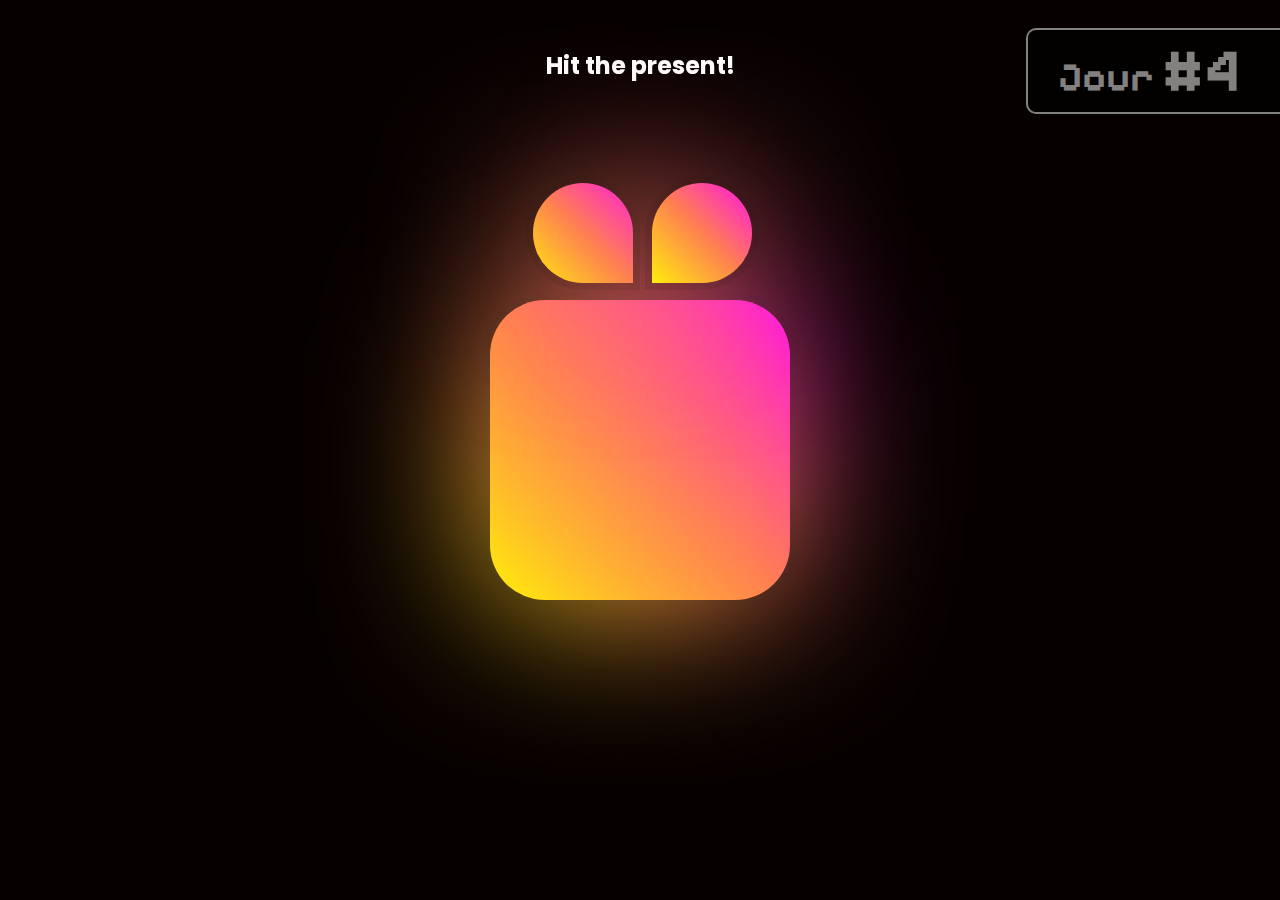
==== commit fcdab82b: "description" ====
--- a/index.html
+++ b/index.html
@@ -14,9 +14,11 @@
     <a href="/"><h1><i class="fa-solid fa-angle-left"></i>Jour <span>#4</span></h1></a>
 
     <div class="discover">
+        <h3>Hit the present!</h3>
         <div id="present" class="glow">
             <!-- Cadeau a ouvrir -->
-            <img id="bk" src="src/bk.svg">
+            <div class="bkt bkt1 glow"></div>
+            <div class="bkt bkt2 glow"></div>
             <div class="rib ribh"></div>
             <div class="rib ribv"></div>
         </div>
@@ -33,20 +35,40 @@
             <p>
                 Une asso qui a une description aussi courte que ma
 
-                <br>
+                <br><br>
                 Scroll to learn more!
             </p>
-
-            <i class="fa-solid fa-angles-down"></i>
         </div>
     </div>
 
     <div id="content">
-        Alors c'est la que ya une description mais flemme
+        <pre>
+            DEV/INCI, c'est la fausse association de développement web du Pôle ! En effet c'est une association "exemple" pour vous permettre de tester votre template. Vous pouvez donc utiliser cette description pour tester le responsive de votre site, ou même savoir s'il supporte les emojis ✨
+
+            💡 Notez que certaines assos nous ont envoyés des description super courtes! Certaines faisant que une dizaines de mots (pratique pour un texte qui défile par exemple). D'autres nous ont envoyés des pavés (un peu plus compliqué à l'intégré dans un site :/ ). C'est pour ça que cette description est longue, vous pouvez donc tester votre template avec des textes courts ou même laisser des emplacements pour des paragraphes.
+
+            Bien evidement on se chargera de raccourcir les textes que nous ont envoyés les assos (ou de les allonger) en fonction du template que tu nous rendras, donc ne te soucis pas des textes!
+
+            >>> Code, Responsive, Amuse-toi!
+
+            👾 Bref, on a hâte de voir ce que vous allez nous cook!
+        </pre>
+
+        <div class="slider">
+            <div class="wrap">
+                <div class="images"></div>
+            </div>
+        </div>
+
+        <div class="socials">
+            <a href="#"></a>
+            <a href="#"></a>
+            <a href="#"></a>
+        </div>
     </div>
 
     <div id="snow">
-        <!-- C'est de la neige -->
+        <!-- Alors la c'est beaucoup de neige -->
         <div class="snow"></div><div class="snow"></div><div class="snow"></div><div class="snow"></div><div class="snow"></div><div class="snow"></div><div class="snow"></div><div class="snow"></div><div class="snow"></div><div class="snow"></div><div class="snow"></div><div class="snow"></div><div class="snow"></div><div class="snow"></div><div class="snow"></div><div class="snow"></div><div class="snow"></div><div class="snow"></div><div class="snow"></div><div class="snow"></div><div class="snow"></div><div class="snow"></div><div class="snow"></div><div class="snow"></div><div class="snow"></div><div class="snow"></div><div class="snow"></div><div class="snow"></div><div class="snow"></div><div class="snow"></div><div class="snow"></div><div class="snow"></div><div class="snow"></div><div class="snow"></div><div class="snow"></div><div class="snow"></div><div class="snow"></div><div class="snow"></div><div class="snow"></div><div class="snow"></div><div class="snow"></div><div class="snow"></div><div class="snow"></div><div class="snow"></div><div class="snow"></div><div class="snow"></div><div class="snow"></div><div class="snow"></div><div class="snow"></div><div class="snow"></div><div class="snow"></div><div class="snow"></div><div class="snow"></div><div class="snow"></div><div class="snow"></div><div class="snow"></div><div class="snow"></div><div class="snow"></div><div class="snow"></div><div class="snow"></div><div class="snow"></div><div class="snow"></div><div class="snow"></div><div class="snow"></div><div class="snow"></div><div class="snow"></div><div class="snow"></div><div class="snow"></div><div class="snow"></div><div class="snow"></div><div class="snow"></div><div class="snow"></div><div class="snow"></div><div class="snow"></div><div class="snow"></div><div class="snow"></div><div class="snow"></div><div class="snow"></div><div class="snow"></div><div class="snow"></div><div class="snow"></div><div class="snow"></div><div class="snow"></div><div class="snow"></div><div class="snow"></div><div class="snow"></div><div class="snow"></div><div class="snow"></div><div class="snow"></div><div class="snow"></div><div class="snow"></div><div class="snow"></div><div class="snow"></div><div class="snow"></div><div class="snow"></div><div class="snow"></div><div class="snow"></div><div class="snow"></div><div class="snow"></div><div class="snow"></div><div class="snow"></div><div class="snow"></div><div class="snow"></div><div class="snow"></div><div class="snow"></div><div class="snow"></div><div class="snow"></div><div class="snow"></div><div class="snow"></div><div class="snow"></div><div class="snow"></div><div class="snow"></div><div class="snow"></div><div class="snow"></div><div class="snow"></div><div class="snow"></div><div class="snow"></div><div class="snow"></div><div class="snow"></div><div class="snow"></div><div class="snow"></div><div class="snow"></div><div class="snow"></div><div class="snow"></div><div class="snow"></div><div class="snow"></div><div class="snow"></div><div class="snow"></div><div class="snow"></div><div class="snow"></div><div class="snow"></div><div class="snow"></div><div class="snow"></div><div class="snow"></div><div class="snow"></div><div class="snow"></div><div class="snow"></div><div class="snow"></div><div class="snow"></div><div class="snow"></div><div class="snow"></div><div class="snow"></div><div class="snow"></div><div class="snow"></div><div class="snow"></div><div class="snow"></div><div class="snow"></div><div class="snow"></div><div class="snow"></div><div class="snow"></div><div class="snow"></div><div class="snow"></div><div class="snow"></div><div class="snow"></div><div class="snow"></div><div class="snow"></div><div class="snow"></div><div class="snow"></div><div class="snow"></div><div class="snow"></div><div class="snow"></div><div class="snow"></div><div class="snow"></div><div class="snow"></div><div class="snow"></div><div class="snow"></div><div class="snow"></div><div class="snow"></div><div class="snow"></div><div class="snow"></div><div class="snow"></div><div class="snow"></div><div class="snow"></div><div class="snow"></div><div class="snow"></div><div class="snow"></div><div class="snow"></div><div class="snow"></div><div class="snow"></div><div class="snow"></div><div class="snow"></div><div class="snow"></div><div class="snow"></div><div class="snow"></div><div class="snow"></div><div class="snow"></div><div class="snow"></div><div class="snow"></div><div class="snow"></div><div class="snow"></div><div class="snow"></div><div class="snow"></div><div class="snow"></div><div class="snow"></div><div class="snow"></div><div class="snow"></div><div class="snow"></div><div class="snow"></div><div class="snow"></div><div class="snow"></div>
     </div>
 
--- a/style.css
+++ b/style.css
@@ -5,16 +5,22 @@
     --dim: #070001;
     --black: #000;
     --white: #fff;
+
+    /* 2 fois */
+    --slides: url('src/image-1.jpg'), url('src/image-2.jpg'), url('src/image-3.jpg'),
+              url('src/image-1.jpg'), url('src/image-2.jpg'), url('src/image-3.jpg');
+    --slide-width: 600px
 }
 
 * {
     color: var(--white);
     font-family: Poppins;
+    scrollbar-width: thin;
 }
 
 body {
     background-color: var(--dim);
-    overflow-y: scroll;
+    overflow-y: auto;
 }
 
 h1 {
@@ -66,7 +72,6 @@
     flex-direction: column;
     align-items: center;
     justify-content: center;
-
     overflow: hidden;
 }
 
@@ -76,10 +81,50 @@
     height: 300px;
     transition: all ease-in-out .3s;
     cursor: pointer;
+    border: 7px solid var(--black);
+    border-radius: 63px;
+    z-index: 5;
+}
+
+.bkt {
+    position: absolute;
+    content: '';
+    width: 100px;
+    height: 100px;
+    border-radius: 50%;
+    border: 7px solid #0000001b;
+    transition: all ease-in-out .3s;
+}
+
+.bkt1 {
+    transform: translate(calc(150px - 100%), calc(-100% - 10px));
+    border-bottom-right-radius: 0;
+}
+
+.bkt1::before, .bkt1::after {
+    border-bottom-right-radius: 0 !important;
+}
+
+.bkt2 {
+    transform: translate(calc(150px + 5px), calc(-100% - 10px));
+    border-bottom-left-radius: 0;
+}
+
+.bkt2::before, .bkt2::after {
+    border-bottom-left-radius: 0 !important;
 }
 
 #present:hover {
     scale: 1.1;
+    opacity: 1;
+}
+
+#present:hover .bkt1 {
+    transform: translate(calc(150px - 100% - 10px), calc(-100% - 20px));
+}
+
+#present:hover .bkt2 {
+    transform: translate(calc(150px + 10px), calc(-100% - 20px));
 }
 
 #present:active {
@@ -99,27 +144,19 @@
     transition: all ease-in-out .3s;
     opacity: 1;
     filter: blur(0px);
+    display: none;
 }
 
 .ribh {
     width: 300px;
-    height: 20px;
+    height: 7px;
     transform: translateY(calc(150px - 50%));
 }
 
 .ribv {
-    width: 20px;
+    width: 7px;
     height: 300px;
     transform: translateX(calc(150px - 50%));
-}
-
-#bk {
-    position: absolute;
-    transform: translate(calc(150px - 50%), -80%);
-    height: 150px;
-    user-select: none;
-
-    display: none; /* TEMP */
 }
 
 #present.pop {
@@ -137,9 +174,9 @@
 #pres {
     z-index: 9;
     position: absolute;
-    bottom: 30px;
     left: 50%;
-    transform: translateX(-50%);
+    top: 50%;
+    transform: translate(-50%, -25%);
     flex-direction: column;
     align-items: center;
     justify-content: center;
@@ -160,12 +197,10 @@
 }
 
 #pres .glow {
-    position: absolute;
-    display: inline;
     padding: 6px;
     padding-bottom: 0;
     border-radius: 20px;
-    transform: translateY(-100%);
+    transform: translateY(0);
 }
 
 #pres h3 {
@@ -178,10 +213,10 @@
     background-color: #000000;
     color: #fff !important;
     opacity: .8;
-    padding: 10px;
+    padding: 20px;
     color: var(--black);
     border-radius: 20px;
-    backdrop-filter: blur(10px);
+    backdrop-filter: blur(40px);
 }
 
 #pres i {
@@ -198,21 +233,9 @@
     color: var(--black);
 }
 
-#content {
-    position: absolute;
-    top: 100vh;
-    left: 0;
-    height: 100vh;
-    width: 100%;
-    display: none;
-    padding: 0;
-    margin: 0;
-}
-
 #pres h3 span {
     color: var(--primary);
 }
-
 
 .glow::before,
 .glow::after {
@@ -258,9 +281,96 @@
     border-radius: 50%;
 }
 
+.discover > h3 {
+    position: absolute;
+    top: 24px;
+    font-size: 24px;
+    transition: all ease-in-out .35s;
+}
+
+#content {
+    position: absolute;
+    top: 100vh;
+    left: 0;
+    width: 100%;
+    display: none;
+    padding: 0;
+    margin: 0;
+    display: none; /* flex */
+    flex-direction: column;
+    align-items: center;
+}
+
+#content > pre {
+    margin: 20px;
+    padding: 20px;
+    border-radius: 20px;
+    max-width: 800px;
+    background-color: var(--black);
+    line-height: 40px;
+    font-size: 18px;
+    white-space: pre-wrap;
+    white-space: -moz-pre-wrap;
+    white-space: -pre-wrap;
+    white-space: -o-pre-wrap;
+    word-wrap: break-word;
+}
+
+#content .slider {
+    margin: 20px;
+    padding: 20px;
+    background-color: var(--black);
+    border-radius: 20px;
+    margin-top: 0;
+    width: 800px;
+}
+
+#content .wrap {
+    overflow: hidden;
+    border-radius: 16px;
+}
+
+#content .slider .images {
+    width: calc(600px * 2 * 3);
+    height: 400px;
+    
+    background: url('src/image-1.jpg'), url('src/image-2.jpg'), url('src/image-3.jpg'),
+                url('src/image-1.jpg'), url('src/image-2.jpg'), url('src/image-3.jpg');
+    
+    background-size: contain;
+    background-repeat: no-repeat;
+    background-position: 0, 600px, 1200px, 1800px, 2400px, 3000px;
+
+    animation: slide calc(10s * 3) linear infinite;
+}
+
+@keyframes slide {
+    0% {
+        transform: translateX(0);
+    }
+    100% {
+        transform: translateX(calc(-600px * 3))
+    }
+}
 
 @media (max-width: 700px) or (max-height: 700px) {
-    body > a {
+    body > a { display: none; }
+}
+
+@media (max-height: 950px) {
+    .discover .fa-solid { display: none; }
+}
+
+@media (max-height: 825px) {
+    #pres {
+        flex-direction: row;
+    }
+
+    #pres h3 {
         display: none;
     }
+
+    #pres p {
+        margin-left: 40px;
+    }
 }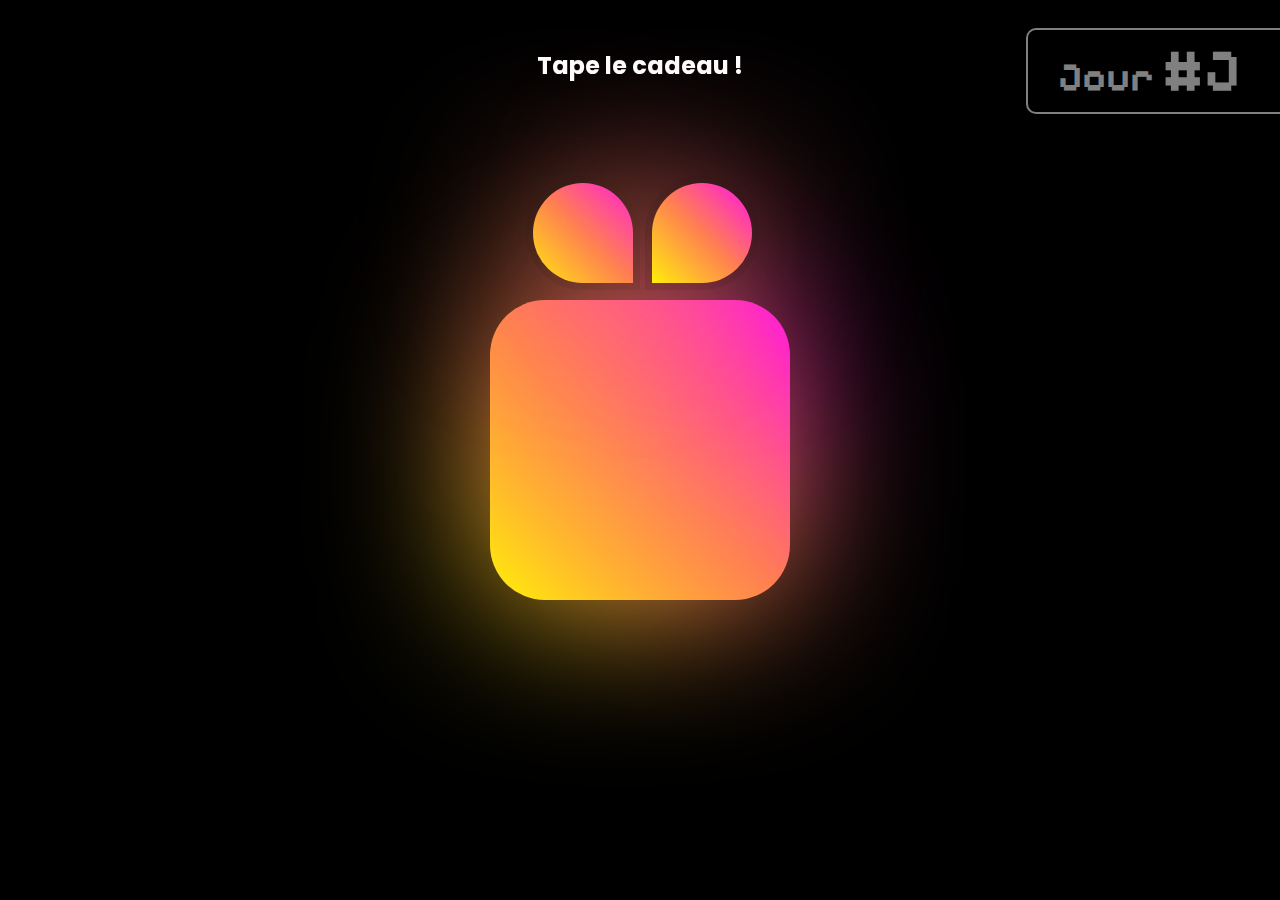
==== commit d347f051: "update" ====
--- a/index.html
+++ b/index.html
@@ -1,9 +1,32 @@
-<!-- Egsagon - 404 Devinci - 2023 -->
+<!-- Egsagon - 2023 -->
 <!DOCTYPE html>
 <html>
 <head>
     <meta charset="UTF-8">
-    <title>Jour #4</title>
+    <title>Jour #J</title>
+    <link rel="shortcut icon" href="icon.svg">
+
+    <style>
+        :root {
+            /* Couleurs */
+
+            --is-light-scheme: 0; /* Color scheme, 1 ou 0 */
+
+            --primary: #ED414E;
+            --dim: #070001;
+            --black: #000;
+            --white: #fff;
+            
+            /* Images a mettre dans le slide */
+            --slide-count: 3; /* Max 10 */
+            --slide-width: 600px;
+
+            /* Répeter 2 fois pour le scroll */
+            --slides: url('src/image-1.jpg'), url('src/image-2.jpg'), url('src/image-3.jpg'),
+                    url('src/image-1.jpg'), url('src/image-2.jpg'), url('src/image-3.jpg');
+        }
+    </style>
+
     <link rel="stylesheet" href="style.css">
     <link rel="stylesheet" href="snow.css">
 
@@ -11,12 +34,11 @@
     <script src="https://code.jquery.com/jquery-3.7.1.min.js" integrity="sha256-/JqT3SQfawRcv/BIHPThkBvs0OEvtFFmqPF/lYI/Cxo=" crossorigin="anonymous"></script>
 </head>
 <body>
-    <a href="/"><h1><i class="fa-solid fa-angle-left"></i>Jour <span>#4</span></h1></a>
+    <a href="/"><h1><i class="fa-solid fa-angle-left"></i>Jour <span>#J</span></h1></a>
 
     <div class="discover">
-        <h3>Hit the present!</h3>
+        <h3>Tape le cadeau !</h3>
         <div id="present" class="glow">
-            <!-- Cadeau a ouvrir -->
             <div class="bkt bkt1 glow"></div>
             <div class="bkt bkt2 glow"></div>
             <div class="rib ribh"></div>
@@ -24,35 +46,52 @@
         </div>
 
         <div id="pres">
-            <!-- Mini bio -->
-
             <div class="glow">
                 <img id="logo" src="src/Logo.png">
             </div>
             
-            <!-- Mettre les chars speciaux dans des spans (nombres, slashs, etc.) -->
+            <!--
+                Nom de l'asso
+                Partie importante de l'asso en span (nombres, chars speciaux, , etc.)
+            -->
             <h3>DEV<span>/</span>INCI</h3>
             <p>
-                Une asso qui a une description aussi courte que ma
-
-                <br><br>
-                Scroll to learn more!
+                <!--
+                    Description super courte en quelques mots
+                    Enlever les br en fonction du nombre de lignes (1 ou 2 lignes max)
+                -->
+                L'asso placeholder du Pôle qui fait des trucs cools
+                
+                <br>
+                <br>
+                Scroll pour en savoir plus ! 
             </p>
         </div>
     </div>
 
     <div id="content">
-        <pre>
-            DEV/INCI, c'est la fausse association de développement web du Pôle ! En effet c'est une association "exemple" pour vous permettre de tester votre template. Vous pouvez donc utiliser cette description pour tester le responsive de votre site, ou même savoir s'il supporte les emojis ✨
+        <!-- Description longue -->
+        <pre><div id="banner"></div>
+DEV/INCI, c'est la fausse association de développement web du Pôle ! En effet c'est une association "exemple" pour vous permettre de tester votre template. Vous pouvez donc utiliser cette description pour tester le responsive de votre site, ou même savoir s'il supporte les emojis ✨
 
-            💡 Notez que certaines assos nous ont envoyés des description super courtes! Certaines faisant que une dizaines de mots (pratique pour un texte qui défile par exemple). D'autres nous ont envoyés des pavés (un peu plus compliqué à l'intégré dans un site :/ ). C'est pour ça que cette description est longue, vous pouvez donc tester votre template avec des textes courts ou même laisser des emplacements pour des paragraphes.
+💡 Notez que certaines assos nous ont envoyés des description super courtes! Certaines faisant que une dizaines de mots (pratique pour un texte qui défile par exemple). D'autres nous ont envoyés des pavés (un peu plus compliqué à l'intégré dans un site :/ ). C'est pour ça que cette description est longue, vous pouvez donc tester votre template avec des textes courts ou même laisser des emplacements pour des paragraphes.
 
-            Bien evidement on se chargera de raccourcir les textes que nous ont envoyés les assos (ou de les allonger) en fonction du template que tu nous rendras, donc ne te soucis pas des textes!
+Bien evidement on se chargera de raccourcir les textes que nous ont envoyés les assos (ou de les allonger) en fonction du template que tu nous rendras, donc ne te soucis pas des textes!
 
-            >>> Code, Responsive, Amuse-toi!
+    >>> Code, Responsive, Amuse-toi!
 
-            👾 Bref, on a hâte de voir ce que vous allez nous cook!
+👾 Bref, on a hâte de voir ce que vous allez nous cook!
         </pre>
+
+        <div class="socials">
+
+            <h4>Leurs réseaux</h4>
+            <div>
+                <a href="#"><i class="fa-brands fa-facebook"></i></a>
+                <a href="#"><i class="fa-brands fa-instagram"></i></a>
+                <a href="#"><i class="fa-brands fa-linkedin"></i></a>
+            </div>
+        </div>
 
         <div class="slider">
             <div class="wrap">
@@ -60,15 +99,10 @@
             </div>
         </div>
 
-        <div class="socials">
-            <a href="#"></a>
-            <a href="#"></a>
-            <a href="#"></a>
-        </div>
+        <p id="creds">Made with <i class="fa-solid fa-heart"></i> by <a href="https://github.com/Egsagon" target="_blank">Egsagon</a> // 404 Devinci</p>
     </div>
 
     <div id="snow">
-        <!-- Alors la c'est beaucoup de neige -->
         <div class="snow"></div><div class="snow"></div><div class="snow"></div><div class="snow"></div><div class="snow"></div><div class="snow"></div><div class="snow"></div><div class="snow"></div><div class="snow"></div><div class="snow"></div><div class="snow"></div><div class="snow"></div><div class="snow"></div><div class="snow"></div><div class="snow"></div><div class="snow"></div><div class="snow"></div><div class="snow"></div><div class="snow"></div><div class="snow"></div><div class="snow"></div><div class="snow"></div><div class="snow"></div><div class="snow"></div><div class="snow"></div><div class="snow"></div><div class="snow"></div><div class="snow"></div><div class="snow"></div><div class="snow"></div><div class="snow"></div><div class="snow"></div><div class="snow"></div><div class="snow"></div><div class="snow"></div><div class="snow"></div><div class="snow"></div><div class="snow"></div><div class="snow"></div><div class="snow"></div><div class="snow"></div><div class="snow"></div><div class="snow"></div><div class="snow"></div><div class="snow"></div><div class="snow"></div><div class="snow"></div><div class="snow"></div><div class="snow"></div><div class="snow"></div><div class="snow"></div><div class="snow"></div><div class="snow"></div><div class="snow"></div><div class="snow"></div><div class="snow"></div><div class="snow"></div><div class="snow"></div><div class="snow"></div><div class="snow"></div><div class="snow"></div><div class="snow"></div><div class="snow"></div><div class="snow"></div><div class="snow"></div><div class="snow"></div><div class="snow"></div><div class="snow"></div><div class="snow"></div><div class="snow"></div><div class="snow"></div><div class="snow"></div><div class="snow"></div><div class="snow"></div><div class="snow"></div><div class="snow"></div><div class="snow"></div><div class="snow"></div><div class="snow"></div><div class="snow"></div><div class="snow"></div><div class="snow"></div><div class="snow"></div><div class="snow"></div><div class="snow"></div><div class="snow"></div><div class="snow"></div><div class="snow"></div><div class="snow"></div><div class="snow"></div><div class="snow"></div><div class="snow"></div><div class="snow"></div><div class="snow"></div><div class="snow"></div><div class="snow"></div><div class="snow"></div><div class="snow"></div><div class="snow"></div><div class="snow"></div><div class="snow"></div><div class="snow"></div><div class="snow"></div><div class="snow"></div><div class="snow"></div><div class="snow"></div><div class="snow"></div><div class="snow"></div><div class="snow"></div><div class="snow"></div><div class="snow"></div><div class="snow"></div><div class="snow"></div><div class="snow"></div><div class="snow"></div><div class="snow"></div><div class="snow"></div><div class="snow"></div><div class="snow"></div><div class="snow"></div><div class="snow"></div><div class="snow"></div><div class="snow"></div><div class="snow"></div><div class="snow"></div><div class="snow"></div><div class="snow"></div><div class="snow"></div><div class="snow"></div><div class="snow"></div><div class="snow"></div><div class="snow"></div><div class="snow"></div><div class="snow"></div><div class="snow"></div><div class="snow"></div><div class="snow"></div><div class="snow"></div><div class="snow"></div><div class="snow"></div><div class="snow"></div><div class="snow"></div><div class="snow"></div><div class="snow"></div><div class="snow"></div><div class="snow"></div><div class="snow"></div><div class="snow"></div><div class="snow"></div><div class="snow"></div><div class="snow"></div><div class="snow"></div><div class="snow"></div><div class="snow"></div><div class="snow"></div><div class="snow"></div><div class="snow"></div><div class="snow"></div><div class="snow"></div><div class="snow"></div><div class="snow"></div><div class="snow"></div><div class="snow"></div><div class="snow"></div><div class="snow"></div><div class="snow"></div><div class="snow"></div><div class="snow"></div><div class="snow"></div><div class="snow"></div><div class="snow"></div><div class="snow"></div><div class="snow"></div><div class="snow"></div><div class="snow"></div><div class="snow"></div><div class="snow"></div><div class="snow"></div><div class="snow"></div><div class="snow"></div><div class="snow"></div><div class="snow"></div><div class="snow"></div><div class="snow"></div><div class="snow"></div><div class="snow"></div><div class="snow"></div><div class="snow"></div><div class="snow"></div><div class="snow"></div><div class="snow"></div><div class="snow"></div><div class="snow"></div><div class="snow"></div><div class="snow"></div><div class="snow"></div><div class="snow"></div><div class="snow"></div><div class="snow"></div><div class="snow"></div>
     </div>
 
--- a/style.css
+++ b/style.css
@@ -1,15 +1,13 @@
+/* Egsagon - 2023 */
+
 @import url('https://fonts.googleapis.com/css?family=Poppins|Pixelify Sans');
 
 :root {
-    --primary: #ED414E;
-    --dim: #070001;
-    --black: #000;
-    --white: #fff;
-
-    /* 2 fois */
-    --slides: url('src/image-1.jpg'), url('src/image-2.jpg'), url('src/image-3.jpg'),
-              url('src/image-1.jpg'), url('src/image-2.jpg'), url('src/image-3.jpg');
-    --slide-width: 600px
+    --bg-color: color-mix(in srgb, var(--white) calc(100% * var(--is-light-scheme)),
+                                   var(--black));
+
+    --fg-color: color-mix(in srgb, var(--black) calc(100% * var(--is-light-scheme)),
+                                   var(--white));
 }
 
 * {
@@ -19,7 +17,7 @@
 }
 
 body {
-    background-color: var(--dim);
+    background-color: var(--bg-color);
     overflow-y: auto;
 }
 
@@ -138,7 +136,7 @@
 }
 
 .rib {
-    background-color: var(--dim);
+    background-color: var(--bg-color);
     z-index: 3;
     position: absolute;
     transition: all ease-in-out .3s;
@@ -210,13 +208,11 @@
 }
 
 #pres h3, #pres p {
-    background-color: #000000;
     color: #fff !important;
-    opacity: .8;
     padding: 20px;
     color: var(--black);
     border-radius: 20px;
-    backdrop-filter: blur(40px);
+    text-align: center;
 }
 
 #pres i {
@@ -271,13 +267,14 @@
     margin: 0;
     padding: 0;
     z-index: -10;
+    filter: invert(var(--is-light-scheme));
 }
 
 .snow {
     position: absolute;
     width: 10px;
     height: 10px;
-    background-color: white;
+    background-color: var(--white);
     border-radius: 50%;
 }
 
@@ -314,15 +311,16 @@
     white-space: -pre-wrap;
     white-space: -o-pre-wrap;
     word-wrap: break-word;
+    user-select: none;
+    cursor: text;
 }
 
 #content .slider {
     margin: 20px;
     padding: 20px;
-    background-color: var(--black);
     border-radius: 20px;
     margin-top: 0;
-    width: 800px;
+    width: min(800px, calc(100vw - 40px * 2));
 }
 
 #content .wrap {
@@ -331,46 +329,106 @@
 }
 
 #content .slider .images {
-    width: calc(600px * 2 * 3);
+    width: calc(600px * 2 * var(--slide-count));
     height: 400px;
-    
-    background: url('src/image-1.jpg'), url('src/image-2.jpg'), url('src/image-3.jpg'),
-                url('src/image-1.jpg'), url('src/image-2.jpg'), url('src/image-3.jpg');
-    
+    background: var(--slides);
     background-size: contain;
     background-repeat: no-repeat;
-    background-position: 0, 600px, 1200px, 1800px, 2400px, 3000px;
-
-    animation: slide calc(10s * 3) linear infinite;
+
+    /* Multiples de 600 */
+    background-position: 0, 600px, 1200px, 1800px, 2400px, 3000px, 3600px,
+                         4200px, 4800px, 5400px, 6000px;
+
+    animation: slide calc(10s * var(--slide-count)) linear infinite;
+}
+
+.socials {
+    background-color: var(--black);
+    border-radius: 20px;
+    display: flex;
+    flex-direction: column;
+    align-items: center;
+    margin-bottom: 20px;
+}
+
+.socials div {
+    display: flex;
+}
+
+.socials a {
+    padding: 5px;
+    margin: 5px;
+    margin-bottom: 10px;
+    font-size: 30px;
+    border-radius: 50%;
+    display: flex;
+    align-items: center;
+    justify-content: center;
+    text-decoration: none;
+    width: 40px;
+    height: 40px;
+    transition: all ease-in-out .3s;
+}
+
+.socials a:first-child {
+    margin-left: 10px;
+}
+
+.socials a:last-child {
+    margin-right: 10px;
+}
+
+#creds {
+    font-size: 12px;
+    user-select: none;
+    cursor: text;
+}
+
+#pres h3,
+#pres p,
+#content pre,
+.socials,
+.slider {
+    border: 2px solid var(--fg-color);
+    background-color: unset !important;
+    backdrop-filter: blur(5px);
+    color: var(--fg-color) !important;
+}
+
+.socials * {
+    color: var(--fg-color) !important;
+    user-select: none;
+}
+
+.socials a:hover {
+    background-color: var(--primary);
+}
+
+#banner {
+    width: 100%;
+    height: 100px;
+
+    background-image: url('src/Banner.png');
+    background-size: contain;
+    background-repeat: no-repeat;
+    background-position: center;
 }
 
 @keyframes slide {
-    0% {
-        transform: translateX(0);
-    }
-    100% {
-        transform: translateX(calc(-600px * 3))
-    }
+    0%   { transform: translateX(0)                }
+    100% { transform: translateX(calc(-600px * 3)) }
 }
 
 @media (max-width: 700px) or (max-height: 700px) {
-    body > a { display: none; }
+    body > a { display: none }
 }
 
 @media (max-height: 950px) {
-    .discover .fa-solid { display: none; }
+    .discover .fa-solid { display: none }
 }
 
 @media (max-height: 825px) {
-    #pres {
-        flex-direction: row;
-    }
-
-    #pres h3 {
-        display: none;
-    }
-
-    #pres p {
-        margin-left: 40px;
-    }
+    #pres    { flex-direction: row }
+    #pres h3 { display: none       }
+    #pres p  { margin-left: 40px   }
 }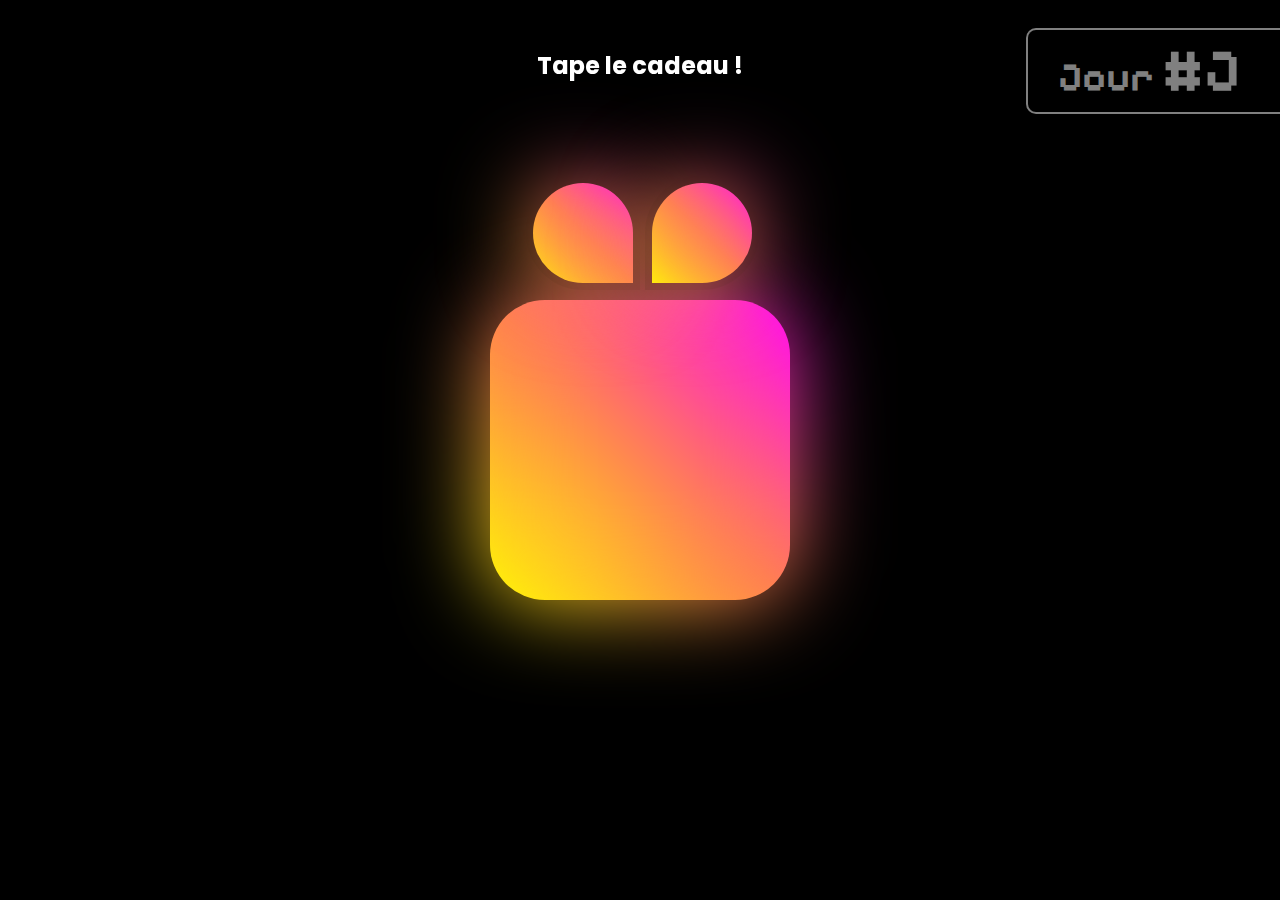
==== commit 5a6328cc: "fix gradiant" ====
--- a/index.html
+++ b/index.html
@@ -41,8 +41,6 @@
         <div id="present" class="glow">
             <div class="bkt bkt1 glow"></div>
             <div class="bkt bkt2 glow"></div>
-            <div class="rib ribh"></div>
-            <div class="rib ribv"></div>
         </div>
 
         <div id="pres">
--- a/style.css
+++ b/style.css
@@ -242,21 +242,22 @@
     background: linear-gradient(45deg, yellow, coral, magenta, hotpink,
                                        purple, orange, skyblue);
     background-size: 500%;
-    width: calc(100%);
-    height: calc(100%);
+    width: 100%;
+    height: 100%;
     z-index: -1;
     animation: animate 18s linear infinite;
     border-radius: 55px;
 }
 
+.glow::after {
+    z-index: -1;
+    filter: blur(45px);
+}
+
 @keyframes animate {
-    0%, 100% { background-position: 0 0; }
-    50%  { background-position: 400% 0; }
-}
-
-.glow::after {
-    filter: blur(80px);
-    opacity: 1;
+    0%   { background-position: 0 0;    }
+    50%  { background-position: 100% 0; }
+    100% { background-position: 0 0;    }
 }
 
 #snow {
